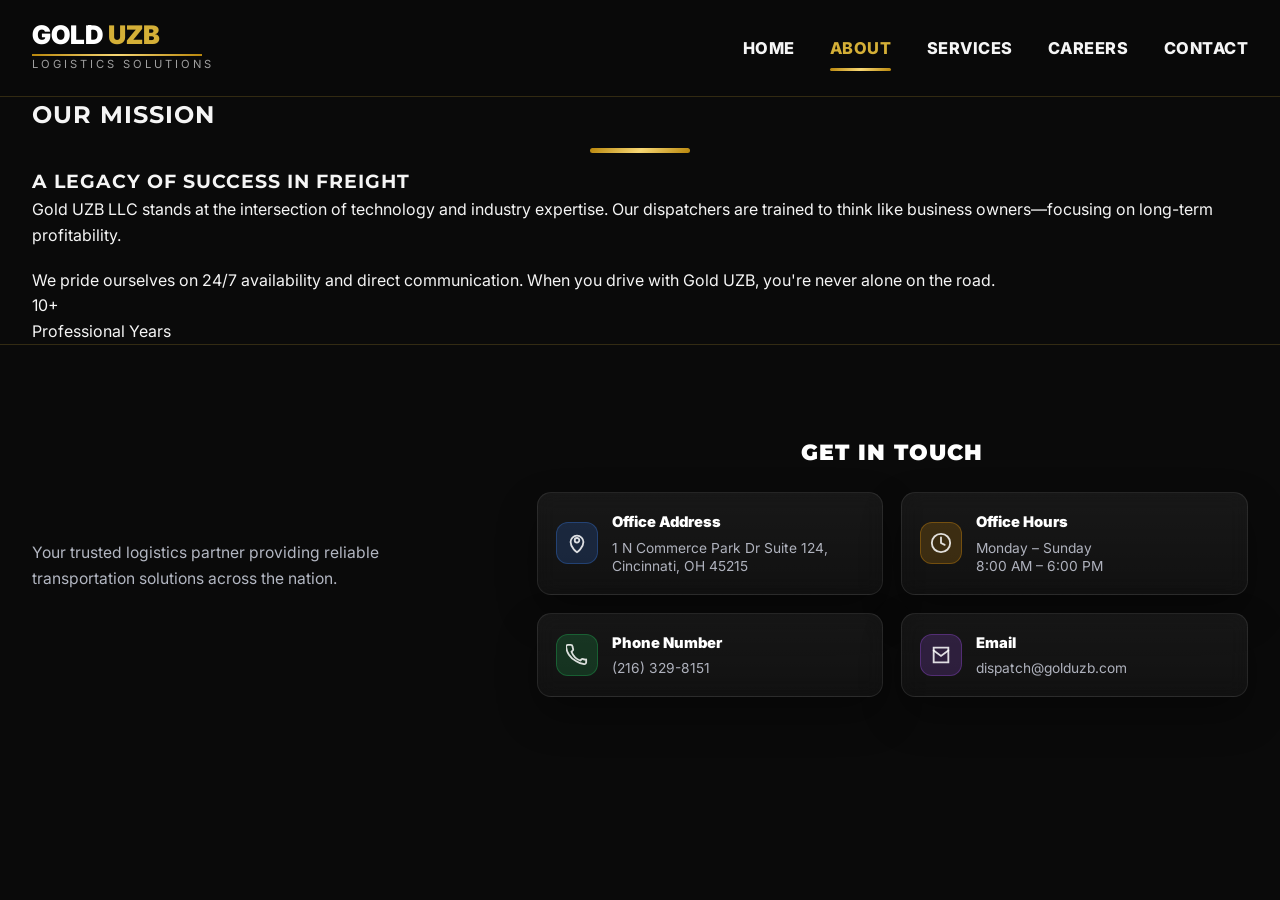
==== about.html @ 1fb5a1e9 "first" ====
<!DOCTYPE html>
<html lang="en">
<head>
  <meta charset="UTF-8"/>
  <meta name="viewport" content="width=device-width, initial-scale=1.0"/>
  <title>About | Gold UZB LLC</title>

  <link rel="preconnect" href="https://fonts.googleapis.com"/>
  <link rel="preconnect" href="https://fonts.gstatic.com" crossorigin/>
  <link href="https://fonts.googleapis.com/css2?family=Inter:wght@400;600;700&family=Montserrat:wght@700;800&display=swap" rel="stylesheet"/>
  <link rel="stylesheet" href="static/css/style.css"/>
</head>
<body>

<header>
  <div class="container">
    <nav>
      <a class="logo" href="index.html">
        <img src="static/image/logo.svg" alt="Gold UZB LLC Logo"
             onerror="this.style.display='none';document.getElementById('logoFallback').style.display='block';"/>
        <div class="logo-fallback" id="logoFallback">
          <div class="top">GOLD <span style="color:var(--gold)">UZB</span></div>
          <div class="line"></div>
          <div class="sub">Logistics Solutions</div>
        </div>
      </a>

      <div class="nav-links" id="navLinks">
        <a href="index.html" class="nav-item">Home</a>
        <a href="about.html" class="nav-item active">About</a>
        <a href="services.html" class="nav-item">Services</a>
        <a href="careers.html" class="nav-item">Careers</a>
        <a href="contact.html" class="nav-item">Contact</a>
      </div>

      <button class="menu-btn" id="menuBtn" aria-label="Open menu" aria-expanded="false">☰</button>
    </nav>
  </div>
</header>

<main class="section-pad">
  <div class="container">
    <div class="title">
      <h2>Our Mission</h2>
      <div class="divider"></div>
    </div>

    <div class="about">
      <div class="about-box">
        <h3>A Legacy of Success in Freight</h3>
        <p style="margin-bottom:1.2rem">
          Gold UZB LLC stands at the intersection of technology and industry expertise.
          Our dispatchers are trained to think like business owners—focusing on long-term profitability.
        </p>
        <p>
          We pride ourselves on 24/7 availability and direct communication. When you drive with Gold UZB,
          you're never alone on the road.
        </p>
      </div>

      <div class="stat">
        <div class="ring"><span>10+</span></div>
        <p>Professional Years</p>
      </div>
    </div>
  </div>
</main>

<!-- footer shu yerda ham xuddi index.html dagidek -->
<footer class="footer-noor">
  <div class="container f-wrap">
    <div class="f-left">
      <img src="static/image/logo.svg" alt="Gold UZB Logo" class="f-logo" onerror="this.style.display='none';"/>
      <p>Your trusted logistics partner providing reliable transportation solutions across the nation.</p>
    </div>

    <div class="f-right">
      <div class="f-title">Get In Touch</div>

      <div class="f-cards">
        <!-- footer cards (xuddi index.html dagi) -->
        <div class="fcard">
          <div class="ficon b">
            <svg viewBox="0 0 24 24" fill="none" aria-hidden="true">
              <path d="M12 22s7-4.5 7-11a7 7 0 1 0-14 0c0 6.5 7 11 7 11Z" stroke="currentColor" stroke-width="2"/>
              <path d="M12 11.5a2.5 2.5 0 1 0 0-5 2.5 2.5 0 0 0 0 5Z" stroke="currentColor" stroke-width="2"/>
            </svg>
          </div>
          <div>
            <div class="ftitle">Office Address</div>
            <div class="fsub">1 N Commerce Park Dr Suite 124,<br/>Cincinnati, OH 45215</div>
          </div>
        </div>

        <div class="fcard">
          <div class="ficon o">
            <svg viewBox="0 0 24 24" fill="none" aria-hidden="true">
              <path d="M12 22a10 10 0 1 0-10-10 10 10 0 0 0 10 10Z" stroke="currentColor" stroke-width="2"/>
              <path d="M12 6v6l4 2" stroke="currentColor" stroke-width="2" stroke-linecap="round"/>
            </svg>
          </div>
          <div>
            <div class="ftitle">Office Hours</div>
            <div class="fsub">Monday – Sunday<br/>8:00 AM – 6:00 PM</div>
          </div>
        </div>

        <div class="fcard">
          <div class="ficon g">
            <svg viewBox="0 0 24 24" fill="none" aria-hidden="true">
              <path d="M22 16.9v3a2 2 0 0 1-2.2 2 19.8 19.8 0 0 1-8.6-3.1A19.5 19.5 0 0 1 3.2 11.8 19.8 19.8 0 0 1 .1 3.2 2 2 0 0 1 2.1 1h3a2 2 0 0 1 2 1.7c.1.9.3 1.7.6 2.5a2 2 0 0 1-.5 2.1L6 8.4a16 16 0 0 0 9.6 9.6l1.1-1.1a2 2 0 0 1 2.1-.5c.8.3 1.6.5 2.5.6A2 2 0 0 1 22 16.9Z"
                    stroke="currentColor" stroke-width="2" stroke-linejoin="round"/>
            </svg>
          </div>
          <div>
            <div class="ftitle">Phone Number</div>
            <div class="fsub">(216) 329-8151</div>
          </div>
        </div>

        <div class="fcard">
          <div class="ficon p">
            <svg viewBox="0 0 24 24" fill="none" aria-hidden="true">
              <path d="M4 4h16v16H4V4Z" stroke="currentColor" stroke-width="2"/>
              <path d="m4 7 8 6 8-6" stroke="currentColor" stroke-width="2" stroke-linecap="round"/>
            </svg>
          </div>
          <div>
            <div class="ftitle">Email</div>
            <div class="fsub">dispatch@golduzb.com</div>
          </div>
        </div>
      </div>
    </div>
  </div>
</footer>

<script src="static/js/main.js"></script>
</body>
</html>
---- static/css/style.css ----
:root {
    --gold: #D4AF37;
    --gold-grad: linear-gradient(135deg, #b8860b 0%, #f7d774 50%, #b8860b 100%);
    --bg: #0A0A0A;
    --card: #161616;
    --text: #F5F5F5;
    --muted: #A0A0A0;
    --glow: rgba(212, 175, 55, .15);
    --t: .3s cubic-bezier(.4, 0, .2, 1);
    --r: 12px;
    --navH: 96px;
    --navH-m: 88px;
}

* {
    margin: 0;
    padding: 0;
    box-sizing: border-box
}

body {
    font-family: Inter, system-ui, -apple-system, Segoe UI, Roboto, Arial, sans-serif;
    background: var(--bg);
    color: var(--text);
    line-height: 1.6;
    overflow-x: hidden;
}

/* header fixed bo‘lgani uchun */
main {
    padding-top: var(--navH)
}

h1, h2, h3, .brand {
    font-family: Montserrat, Inter, sans-serif;
    text-transform: uppercase;
    letter-spacing: 1px;
}

.container {
    max-width: 1400px;
    margin: 0 auto;
    padding: 0 2rem
}

/* Buttons */
.btn {
    display: inline-flex;
    align-items: center;
    justify-content: center;
    padding: .85rem 2rem;
    border-radius: 8px;
    font-weight: 800;
    text-decoration: none;
    cursor: pointer;
    transition: all var(--t);
    border: 0;
    font-size: .95rem;
    text-transform: uppercase;
}

.btn-gold {
    background: var(--gold-grad);
    color: #000
}

.btn-outline {
    background: transparent;
    border: 2px solid var(--gold);
    color: var(--gold)
}

.btn:hover {
    transform: translateY(-2px)
}

.btn-gold:hover {
    box-shadow: 0 10px 25px rgba(184, 134, 11, .35)
}

.btn-outline:hover {
    box-shadow: 0 10px 25px rgba(212, 175, 55, .15)
}

/* Header */
header {
    position: fixed;
    top: 0;
    left: 0;
    width: 100%;
    z-index: 1000;
    background: rgba(10, 10, 10, .92);
    backdrop-filter: blur(18px);
    border-bottom: 1px solid rgba(212, 175, 55, .2);
}

nav {
    height: var(--navH);
    display: flex;
    align-items: center;
    justify-content: space-between;
}

.logo {
    display: flex;
    align-items: center;
    gap: 14px;
    text-decoration: none
}

.logo img {
    height: 200px;
    width: auto;
    object-fit: contain;
    display: block;
    transition: all var(--t);
}

.logo img:hover {
    filter: drop-shadow(0 0 12px rgba(212, 175, 55, .35))
}

.logo-fallback {
    display: none;
    text-align: left
}

#logoFallback {
    display: none;
}

/* safety */
.logo-fallback .top {
    font-size: 1.6rem;
    color: #fff;
    font-weight: 900;
    line-height: 1
}

.logo-fallback .line {
    height: 2px;
    background: var(--gold-grad);
    width: 170px;
    margin-top: 6px
}

.logo-fallback .sub {
    font-size: .7rem;
    color: var(--muted);
    letter-spacing: 3px;
    text-transform: uppercase
}

.nav-links {
    display: flex;
    gap: 2.2rem;
    align-items: center
}

.nav-links a {
    color: var(--text);
    text-decoration: none;
    font-size: 1.02rem;
    font-weight: 800;
    text-transform: uppercase;
    transition: all var(--t);
    position: relative;
    letter-spacing: .5px;
}

.nav-links a:hover, .nav-links a.active {
    color: var(--gold)
}

.nav-links a.active::after {
    content: "";
    position: absolute;
    bottom: -10px;
    left: 0;
    width: 100%;
    height: 3px;
    background: var(--gold-grad);
    border-radius: 2px;
}

.menu-btn {
    display: none;
    background: none;
    border: 0;
    color: var(--gold);
    font-size: 2rem;
    cursor: pointer
}

/* Divider */
.divider {
    height: 5px;
    width: 100px;
    background: var(--gold-grad);
    margin: 14px auto;
    border-radius: 5px;
}

.divider-left {
    margin: 14px 0 18px
}

/* HERO */
.hero-section {
    min-height: calc(100vh - var(--navH));
    display: flex;
    align-items: center;
    background: linear-gradient(rgba(0, 0, 0, .45), rgba(0, 0, 0, .35)),
    url("../image/main.PNG");
    background-size: cover;
    background-position: center;
    background-repeat: no-repeat;
}

.hero h1 {
    font-size: 4.3rem;
    line-height: 1.06;
    margin-bottom: 1.6rem;
    background: var(--gold-grad);
    -webkit-background-clip: text;
    -webkit-text-fill-color: transparent;
}

.hero-sub {
    color: var(--gold);
    font-size: 2rem;
    margin-bottom: 1.2rem;
    font-weight: 800
}

.hero p {
    font-size: 1.25rem;
    color: var(--muted);
    margin-bottom: 2.4rem;
    max-width: 820px
}

.hero-actions {
    display: flex;
    gap: 1.4rem;
    flex-wrap: wrap
}

/* ABOUT SPLIT (image left 50%, content right 50%) */
.about-split {
    background: radial-gradient(900px 500px at 80% 10%, rgba(212, 175, 55, .10), transparent 55%),
    #0f0f0f;
    border-top: 1px solid rgba(255, 255, 255, .06);
    border-bottom: 1px solid rgba(212, 175, 55, .12);
}

.about-split-wrap {
    max-width: 1400px;
    margin: 0 auto;
    min-height: 620px;
    display: grid;
    grid-template-columns:1fr 1fr;
}

.about-split-image {
    background: linear-gradient(90deg, rgba(0, 0, 0, .15), rgba(0, 0, 0, .55)),
    url("../image/about.PNG");
    background-size: cover;
    background-position: center;
    background-repeat: no-repeat;
}

.about-split-content {
    padding: 90px 70px;
    display: flex;
    flex-direction: column;
    justify-content: center;
}

.about-split-content h2 {
    font-size: 2.6rem;
    color: #fff;
    margin-bottom: 8px;
}

.about-split-text {
    max-width: 520px;
    color: rgba(245, 245, 245, .72);
    font-size: 1.05rem;
    line-height: 1.75;
    margin-bottom: 26px;
}

.about-split-grid {
    display: grid;
    grid-template-columns:repeat(3, minmax(0, 1fr));
    gap: 18px;
}

.about-split-card {
    background: linear-gradient(180deg, rgba(255, 255, 255, .06), rgba(255, 255, 255, .03));
    border: 1px solid rgba(255, 255, 255, .10);
    border-radius: 16px;
    padding: 22px 20px;
    box-shadow: 0 18px 40px rgba(0, 0, 0, .35);
    transition: all var(--t);
}

.about-split-card:hover {
    transform: translateY(-6px);
    border-color: rgba(212, 175, 55, .55);
    box-shadow: 0 26px 55px rgba(0, 0, 0, .55);
}

.about-split-card h3 {
    color: var(--gold);
    font-size: 1rem;
    margin-bottom: 8px;
    letter-spacing: .4px;
}

.about-split-card p {
    color: rgba(245, 245, 245, .72);
    line-height: 1.6;
    font-size: .95rem;
}

/* SERVICES PREVIEW */
.preview {
    background: #f5f6f8;
    color: #111;
    padding: 95px 0
}

.preview .head {
    text-align: center;
    margin-bottom: 55px
}

.preview .head h2 {
    font-family: Montserrat, sans-serif;
    text-transform: none;
    letter-spacing: 0;
    font-size: 2.6rem;
    color: #111;
    margin-bottom: 12px;
}

.preview .head p {
    font-size: 1.1rem;
    color: #666;
    max-width: 680px;
    margin: 0 auto
}

.preview .grid {
    display: grid;
    grid-template-columns:repeat(auto-fit, minmax(320px, 1fr));
    gap: 40px
}

.p-card {
    background: #fff;
    padding: 40px;
    border-radius: 14px;
    box-shadow: 0 10px 30px rgba(0, 0, 0, .06)
}

.p-ico {
    width: 55px;
    height: 55px;
    border-radius: 12px;
    background: linear-gradient(135deg, #b8860b, #f7d774);
    margin-bottom: 22px;
    display: flex;
    align-items: center;
    justify-content: center;
}

.p-ico svg {
    width: 26px;
    height: 26px;
    color: #111
}

.p-card h3 {
    font-family: Montserrat, sans-serif;
    text-transform: none;
    letter-spacing: 0;
    font-size: 1.35rem;
    color: #111;
    margin-bottom: 12px;
}

.p-card p {
    color: #555;
    line-height: 1.7
}

.preview .cta {
    text-align: center;
    margin-top: 50px
}

.preview .cta a {
    display: inline-block;
    padding: 14px 34px;
    border-radius: 10px;
    border: 2px solid #111;
    color: #111;
    font-weight: 900;
    text-decoration: none;
    transition: .25s;
}

.preview .cta a:hover {
    transform: translateY(-2px);
    box-shadow: 0 12px 25px rgba(0, 0, 0, .08)
}

/* WHY CHOOSE */
.why {
    background: linear-gradient(180deg, rgba(255, 255, 255, .03), rgba(255, 255, 255, 0)),
    radial-gradient(900px 500px at 20% 10%, rgba(212, 175, 55, .12), transparent 55%),
    #0f0f0f;
    border-top: 1px solid rgba(255, 255, 255, .06);
    border-bottom: 1px solid rgba(212, 175, 55, .18);
    padding: 110px 0;
}

.why::after {
    content: "";
    display: block;
    height: 4px;
    width: 180px;
    margin: 60px auto 0;
    border-radius: 999px;
    background: var(--gold-grad);
    opacity: .9;
}

.why-head {
    text-align: center;
    margin-bottom: 56px
}

.why-head h2 {
    font-size: 2.8rem;
    color: #fff;
    margin-bottom: 10px
}

.why-head p {
    color: rgba(245, 245, 245, .70);
    font-size: 1.05rem;
    max-width: 720px;
    margin: 0 auto
}

.why-grid {
    display: grid;
    grid-template-columns:repeat(3, minmax(0, 1fr));
    gap: 22px
}

.why-card {
    background: linear-gradient(180deg, rgba(255, 255, 255, .06), rgba(255, 255, 255, .03));
    border: 1px solid rgba(255, 255, 255, .10);
    border-radius: 16px;
    padding: 30px 28px;
    box-shadow: 0 18px 40px rgba(0, 0, 0, .38);
    transition: all var(--t);
    position: relative;
    overflow: hidden;
}

.why-card::before {
    content: "";
    position: absolute;
    inset: -2px;
    background: radial-gradient(420px 240px at 30% 0%, rgba(212, 175, 55, .22), transparent 60%);
    opacity: .55;
    pointer-events: none;
}

.why-card:hover {
    transform: translateY(-8px);
    border-color: rgba(212, 175, 55, .55);
    box-shadow: 0 26px 55px rgba(0, 0, 0, .55);
}

.why-ico {
    width: 54px;
    height: 54px;
    border-radius: 14px;
    background: rgba(212, 175, 55, .12);
    border: 1px solid rgba(212, 175, 55, .28);
    display: grid;
    place-items: center;
    margin-bottom: 18px;
    position: relative;
    z-index: 1;
}

.why-ico svg {
    width: 26px;
    height: 26px;
    color: rgba(255, 255, 255, .90)
}

.why-card h3 {
    color: #fff;
    font-size: 1.15rem;
    margin-bottom: 8px;
    letter-spacing: .3px;
    text-transform: uppercase;
    position: relative;
    z-index: 1;
}

.why-card p {
    color: rgba(245, 245, 245, .70);
    line-height: 1.7;
    font-size: .98rem;
    position: relative;
    z-index: 1;
}

.why-card.is-featured {
    border-color: rgba(212, 175, 55, .75);
    box-shadow: 0 22px 55px rgba(212, 175, 55, .10), 0 18px 40px rgba(0, 0, 0, .45);
}

.why-card.is-featured::after {
    content: "";
    position: absolute;
    inset: 0;
    border-radius: 16px;
    border: 2px solid rgba(212, 175, 55, .60);
    pointer-events: none;
}

/* Form */
.form {
    background: var(--card);
    padding: 4.2rem;
    border-radius: var(--r);
    max-width: 1000px;
    margin: 0 auto;
    border: 1px solid rgba(212, 175, 55, .15);
}

.two {
    display: grid;
    grid-template-columns:1fr 1fr;
    gap: 1.4rem
}

input, select, textarea {
    width: 100%;
    padding: 1.2rem;
    margin-bottom: 1.4rem;
    background: #0f0f0f;
    border: 1px solid rgba(255, 255, 255, .08);
    color: #fff;
    border-radius: 10px;
    font-size: 1.02rem;
    transition: border-color .25s;
}

input:focus, select:focus, textarea:focus {
    border-color: var(--gold);
    outline: none
}

/* Footer */
footer.footer-noor {
    background: #0a0a0a;
    border-top: 1px solid rgba(212, 175, 55, .2);
    padding: 90px 0 calc(130px + env(safe-area-inset-bottom));
}

.f-wrap {
    display: grid;
    grid-template-columns:1fr 1.6fr;
    gap: 60px;
    align-items: center;
}

.f-left {
    max-width: 360px
}

.f-logo {
    height: 200px;
    width: auto;
    object-fit: contain;
    margin-bottom: 6px
}

.f-left p {
    margin-top: 0;
    color: rgba(235, 240, 255, .75);
    font-size: .98rem;
    line-height: 1.65
}

.f-title {
    text-align: center;
    font-family: Montserrat, sans-serif;
    font-weight: 900;
    letter-spacing: 1px;
    text-transform: uppercase;
    color: #fff;
    margin-bottom: 22px;
    font-size: 1.35rem;
}

.f-cards {
    display: grid;
    grid-template-columns:1fr 1fr;
    gap: 18px
}

.fcard {
    display: flex;
    gap: 14px;
    align-items: center;
    padding: 18px;
    border-radius: 14px;
    background: linear-gradient(180deg, rgba(255, 255, 255, .06), rgba(255, 255, 255, .03));
    border: 1px solid rgba(255, 255, 255, .09);
    box-shadow: 0 18px 40px rgba(0, 0, 0, .32);
    backdrop-filter: blur(10px);
}

.ficon {
    width: 42px;
    height: 42px;
    border-radius: 12px;
    display: grid;
    place-items: center;
    flex: 0 0 42px;
}

.ficon svg {
    width: 22px;
    height: 22px;
    color: rgba(255, 255, 255, .85)
}

.b {
    background: rgba(59, 130, 246, .18);
    border: 1px solid rgba(59, 130, 246, .30)
}

.o {
    background: rgba(245, 158, 11, .18);
    border: 1px solid rgba(245, 158, 11, .30)
}

.g {
    background: rgba(34, 197, 94, .18);
    border: 1px solid rgba(34, 197, 94, .30)
}

.p {
    background: rgba(168, 85, 247, .18);
    border: 1px solid rgba(168, 85, 247, .30)
}

.ftitle {
    color: #fff;
    font-weight: 900;
    font-size: .92rem;
    margin-bottom: 4px
}

.fsub {
    color: rgba(235, 240, 255, .72);
    font-size: .86rem;
    line-height: 1.35
}

/* Responsive */
@media (max-width: 1100px) {
    .about-split-content {
        padding: 70px 46px
    }

    .about-split-grid {
        grid-template-columns:1fr
    }
}

@media (max-width: 992px) {
    .hero h1 {
        font-size: 3.4rem
    }

    .hero-sub {
        font-size: 1.65rem
    }

    .why-head h2 {
        font-size: 2.3rem
    }

    .why-grid {
        grid-template-columns:repeat(2, minmax(0, 1fr))
    }
}

@media (max-width: 900px) {
    .about-split-wrap {
        grid-template-columns:1fr;
        min-height: auto
    }

    .about-split-image {
        min-height: clamp(190px, 38vw, 240px)
    }

    .about-split-content {
        padding: 60px 28px;
        text-align: center;
        align-items: center;
    }

    .divider-left {
        margin: 14px auto 18px
    }
}

@media (max-width: 768px) {
    nav {
        height: var(--navH-m)
    }

    main {
        padding-top: var(--navH-m)
    }

    .hero-section {
        min-height: calc(100vh - var(--navH-m))
    }

    .logo img {
        height: 150px
    }

    .nav-links {
        display: none;
        position: absolute;
        top: var(--navH-m);
        left: 0;
        width: 100%;
        background: rgba(10, 10, 10, .98);
        flex-direction: column;
        padding: 3rem 2rem;
        text-align: center;
        border-bottom: 2px solid var(--gold);
    }

    .nav-links.active {
        display: flex
    }

    .menu-btn {
        display: block
    }

    .two {
        grid-template-columns:1fr
    }

    footer.footer-noor {
        padding: 60px 0 calc(80px + env(safe-area-inset-bottom))
    }

    .f-wrap {
        display: flex;
        flex-direction: column;
        gap: 28px
    }

    .f-right {
        order: 1;
        width: 100%;
        min-width: 0
    }

    .f-title {
        text-align: center
    }

    .f-cards {
        grid-template-columns:1fr;
        gap: 14px
    }

    .fcard {
        width: 100%
    }

    .f-left {
        order: 2;
        max-width: 100%;
        display: flex;
        flex-direction: column;
        align-items: center;
        text-align: center;
        gap: 10px;
    }

    .f-left p {
        margin: 0;
        font-size: .95rem;
        line-height: 1.6
    }

    .f-logo {
        height: 200px;
        margin: 0
    }
}

@media (max-width: 640px) {
    .why {
        padding: 80px 0
    }

    .why-grid {
        grid-template-columns:repeat(2, minmax(0, 1fr));
        gap: 14px
    }

    .why-card {
        padding: 18px 16px;
        border-radius: 14px
    }

    .why-ico {
        width: 46px;
        height: 46px;
        border-radius: 12px;
        margin-bottom: 12px
    }

    .why-card h3 {
        font-size: .95rem
    }

    .why-card p {
        font-size: .88rem
    }
}

@media (max-width: 380px) {
    .why-grid {
        grid-template-columns:1fr
    }
}
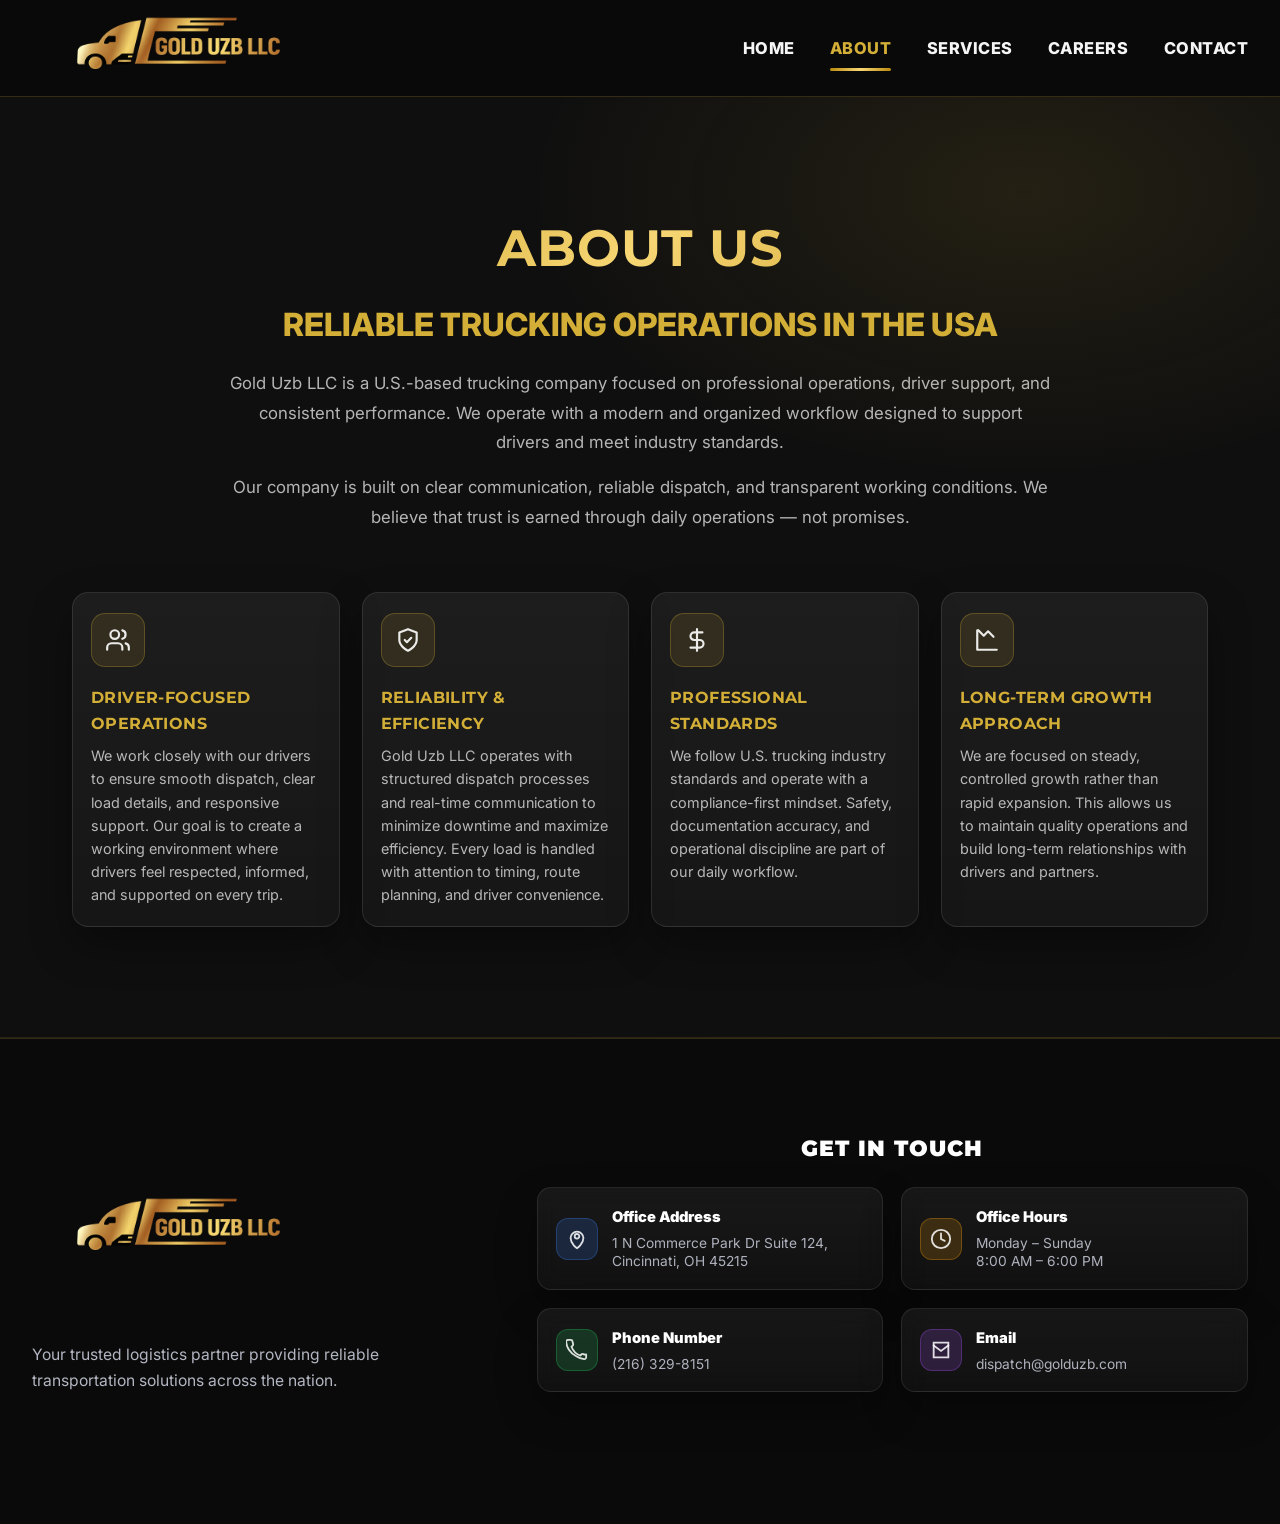
==== commit 5a343444: "first" ====
--- a/about.html
+++ b/about.html
@@ -3,12 +3,14 @@
 <head>
   <meta charset="UTF-8"/>
   <meta name="viewport" content="width=device-width, initial-scale=1.0"/>
-  <title>About | Gold UZB LLC</title>
+  <title>About Us | Gold UZB LLC</title>
 
   <link rel="preconnect" href="https://fonts.googleapis.com"/>
   <link rel="preconnect" href="https://fonts.gstatic.com" crossorigin/>
   <link href="https://fonts.googleapis.com/css2?family=Inter:wght@400;600;700&family=Montserrat:wght@700;800&display=swap" rel="stylesheet"/>
+
   <link rel="stylesheet" href="static/css/style.css"/>
+  <script src="static/js/main.js" defer></script>
 </head>
 <body>
 
@@ -16,7 +18,7 @@
   <div class="container">
     <nav>
       <a class="logo" href="index.html">
-        <img src="static/image/logo.svg" alt="Gold UZB LLC Logo"
+        <img src="static/image/logo.png" alt="Gold UZB LLC Logo"
              onerror="this.style.display='none';document.getElementById('logoFallback').style.display='block';"/>
         <div class="logo-fallback" id="logoFallback">
           <div class="top">GOLD <span style="color:var(--gold)">UZB</span></div>
@@ -38,39 +40,99 @@
   </div>
 </header>
 
-<main class="section-pad">
-  <div class="container">
-    <div class="title">
-      <h2>Our Mission</h2>
-      <div class="divider"></div>
+<main>
+  <section class="about-simple">
+    <div class="container about-simple-wrap">
+      <div class="about-simple-head">
+        <h1>ABOUT US</h1>
+        <div class="hero-sub">RELIABLE TRUCKING OPERATIONS IN THE USA</div>
+
+        <!-- Desktop (full text) -->
+        <div class="about-text about-text--desktop">
+          <p>
+            Gold Uzb LLC is a U.S.-based trucking company focused on professional operations, driver support, and consistent performance.
+            We operate with a modern and organized workflow designed to support drivers and meet industry standards.
+          </p>
+          <p>
+            Our company is built on clear communication, reliable dispatch, and transparent working conditions.
+            We believe that trust is earned through daily operations — not promises.
+          </p>
+        </div>
+
+        <!-- Mobile (short text) -->
+        <div class="about-text about-text--mobile">
+          <p>
+            Gold UZB LLC provides professional trucking operations with clear dispatch, reliable support, and consistent results nationwide.
+          </p>
+        </div>
+      </div>
+
+      <div class="about-simple-cards">
+
+        <div class="about-simple-card">
+          <div class="why-ico">
+            <svg viewBox="0 0 24 24" fill="none" aria-hidden="true">
+              <path d="M16 21v-2a4 4 0 0 0-4-4H6a4 4 0 0 0-4 4v2" stroke="currentColor" stroke-width="2" stroke-linecap="round" stroke-linejoin="round"/>
+              <circle cx="9" cy="7" r="4" stroke="currentColor" stroke-width="2" stroke-linecap="round" stroke-linejoin="round"/>
+              <path d="M22 21v-2a4 4 0 0 0-3-3.87M16 3.13a4 4 0 0 1 0 7.75" stroke="currentColor" stroke-width="2" stroke-linecap="round" stroke-linejoin="round"/>
+            </svg>
+          </div>
+          <h3>Driver-Focused Operations</h3>
+          <p>
+            We work closely with our drivers to ensure smooth dispatch, clear load details, and responsive support.
+            Our goal is to create a working environment where drivers feel respected, informed, and supported on every trip.
+          </p>
+        </div>
+
+        <div class="about-simple-card">
+          <div class="why-ico">
+            <svg viewBox="0 0 24 24" fill="none" aria-hidden="true">
+              <path d="M12 22s8-4 8-10V5l-8-3-8 3v7c0 6 8 10 8 10z" stroke="currentColor" stroke-width="2" stroke-linecap="round" stroke-linejoin="round"/>
+              <path d="m9 12 2 2 4-4" stroke="currentColor" stroke-width="2" stroke-linecap="round" stroke-linejoin="round"/>
+            </svg>
+          </div>
+          <h3>Reliability &amp; Efficiency</h3>
+          <p>
+            Gold Uzb LLC operates with structured dispatch processes and real-time communication to minimize downtime and maximize efficiency.
+            Every load is handled with attention to timing, route planning, and driver convenience.
+          </p>
+        </div>
+
+        <div class="about-simple-card">
+          <div class="why-ico">
+            <svg viewBox="0 0 24 24" fill="none" aria-hidden="true">
+              <path d="M12 2v20M17 5H9.5a3.5 3.5 0 0 0 0 7h5a3.5 3.5 0 0 1 0 7H6" stroke="currentColor" stroke-width="2" stroke-linecap="round" stroke-linejoin="round"/>
+            </svg>
+          </div>
+          <h3>Professional Standards</h3>
+          <p>
+            We follow U.S. trucking industry standards and operate with a compliance-first mindset.
+            Safety, documentation accuracy, and operational discipline are part of our daily workflow.
+          </p>
+        </div>
+
+        <div class="about-simple-card">
+          <div class="why-ico">
+            <svg viewBox="0 0 24 24" fill="none" aria-hidden="true">
+              <path d="M3 3v18h18M18 9l-5-5-4 4-5-5" stroke="currentColor" stroke-width="2" stroke-linecap="round" stroke-linejoin="round"/>
+            </svg>
+          </div>
+          <h3>Long-Term Growth Approach</h3>
+          <p>
+            We are focused on steady, controlled growth rather than rapid expansion.
+            This allows us to maintain quality operations and build long-term relationships with drivers and partners.
+          </p>
+        </div>
+
+      </div>
     </div>
-
-    <div class="about">
-      <div class="about-box">
-        <h3>A Legacy of Success in Freight</h3>
-        <p style="margin-bottom:1.2rem">
-          Gold UZB LLC stands at the intersection of technology and industry expertise.
-          Our dispatchers are trained to think like business owners—focusing on long-term profitability.
-        </p>
-        <p>
-          We pride ourselves on 24/7 availability and direct communication. When you drive with Gold UZB,
-          you're never alone on the road.
-        </p>
-      </div>
-
-      <div class="stat">
-        <div class="ring"><span>10+</span></div>
-        <p>Professional Years</p>
-      </div>
-    </div>
-  </div>
+  </section>
 </main>
 
-<!-- footer shu yerda ham xuddi index.html dagidek -->
 <footer class="footer-noor">
   <div class="container f-wrap">
     <div class="f-left">
-      <img src="static/image/logo.svg" alt="Gold UZB Logo" class="f-logo" onerror="this.style.display='none';"/>
+      <img src="static/image/logo.png" alt="Gold UZB Logo" class="f-logo" onerror="this.style.display='none';"/>
       <p>Your trusted logistics partner providing reliable transportation solutions across the nation.</p>
     </div>
 
@@ -78,7 +140,6 @@
       <div class="f-title">Get In Touch</div>
 
       <div class="f-cards">
-        <!-- footer cards (xuddi index.html dagi) -->
         <div class="fcard">
           <div class="ficon b">
             <svg viewBox="0 0 24 24" fill="none" aria-hidden="true">
@@ -135,6 +196,5 @@
   </div>
 </footer>
 
-<script src="static/js/main.js"></script>
 </body>
 </html>
--- a/static/css/style.css
+++ b/static/css/style.css
@@ -129,7 +129,6 @@
     display: none;
 }
 
-/* safety */
 .logo-fallback .top {
     font-size: 1.6rem;
     color: #fff;
@@ -210,7 +209,7 @@
     min-height: calc(100vh - var(--navH));
     display: flex;
     align-items: center;
-    background: linear-gradient(rgba(0, 0, 0, .45), rgba(0, 0, 0, .35)),
+    background: linear-gradient(rgba(0, 0, 0, .25), rgba(0, 0, 0, .20)),
     url("../image/main.PNG");
     background-size: cover;
     background-position: center;
@@ -246,7 +245,7 @@
     flex-wrap: wrap
 }
 
-/* ABOUT SPLIT (image left 50%, content right 50%) */
+/* ABOUT SPLIT */
 .about-split {
     background: radial-gradient(900px 500px at 80% 10%, rgba(212, 175, 55, .10), transparent 55%),
     #0f0f0f;
@@ -259,11 +258,12 @@
     margin: 0 auto;
     min-height: 620px;
     display: grid;
-    grid-template-columns:1fr 1fr;
-}
-
+    grid-template-columns: 1fr 1fr;
+}
+
+/* Desktop: faqat background, mobil sozlamalar media ichida bo‘ladi */
 .about-split-image {
-    background: linear-gradient(90deg, rgba(0, 0, 0, .15), rgba(0, 0, 0, .55)),
+    background-image: linear-gradient(90deg, rgba(0, 0, 0, .15), rgba(0, 0, 0, .55)),
     url("../image/about.PNG");
     background-size: cover;
     background-position: center;
@@ -280,7 +280,7 @@
 .about-split-content h2 {
     font-size: 2.6rem;
     color: #fff;
-    margin-bottom: 8px;
+    margin-bottom: 8px
 }
 
 .about-split-text {
@@ -293,7 +293,7 @@
 
 .about-split-grid {
     display: grid;
-    grid-template-columns:repeat(3, minmax(0, 1fr));
+    grid-template-columns: repeat(3, minmax(0, 1fr));
     gap: 18px;
 }
 
@@ -316,13 +316,13 @@
     color: var(--gold);
     font-size: 1rem;
     margin-bottom: 8px;
-    letter-spacing: .4px;
+    letter-spacing: .4px
 }
 
 .about-split-card p {
     color: rgba(245, 245, 245, .72);
     line-height: 1.6;
-    font-size: .95rem;
+    font-size: .95rem
 }
 
 /* SERVICES PREVIEW */
@@ -355,8 +355,8 @@
 
 .preview .grid {
     display: grid;
-    grid-template-columns:repeat(auto-fit, minmax(320px, 1fr));
-    gap: 40px
+    grid-template-columns: repeat(auto-fit, minmax(320px, 1fr));
+    gap: 40px;
 }
 
 .p-card {
@@ -459,7 +459,7 @@
 
 .why-grid {
     display: grid;
-    grid-template-columns:repeat(3, minmax(0, 1fr));
+    grid-template-columns: repeat(3, minmax(0, 1fr));
     gap: 22px
 }
 
@@ -552,7 +552,7 @@
 
 .two {
     display: grid;
-    grid-template-columns:1fr 1fr;
+    grid-template-columns: 1fr 1fr;
     gap: 1.4rem
 }
 
@@ -582,7 +582,7 @@
 
 .f-wrap {
     display: grid;
-    grid-template-columns:1fr 1.6fr;
+    grid-template-columns: 1fr 1.6fr;
     gap: 60px;
     align-items: center;
 }
@@ -618,7 +618,7 @@
 
 .f-cards {
     display: grid;
-    grid-template-columns:1fr 1fr;
+    grid-template-columns: 1fr 1fr;
     gap: 18px
 }
 
@@ -689,7 +689,7 @@
     }
 
     .about-split-grid {
-        grid-template-columns:1fr
+        grid-template-columns: 1fr
     }
 }
 
@@ -707,18 +707,25 @@
     }
 
     .why-grid {
-        grid-template-columns:repeat(2, minmax(0, 1fr))
+        grid-template-columns: repeat(2, minmax(0, 1fr))
     }
 }
 
 @media (max-width: 900px) {
     .about-split-wrap {
-        grid-template-columns:1fr;
+        grid-template-columns: 1fr;
         min-height: auto
     }
 
+    /* ✅ MOBIL: rasm balandligi + pastki qismi + yorqinlik */
     .about-split-image {
-        min-height: clamp(190px, 38vw, 240px)
+        min-height: clamp(190px, 38vw, 240px);
+        background-image: linear-gradient(90deg, rgba(0, 0, 0, .02), rgba(0, 0, 0, .16)),
+        url("../image/about.PNG");
+        background-size: cover;
+        background-position: center 53%;
+        background-repeat: no-repeat;
+        filter: brightness(1.35) contrast(1.12) saturate(1.15);
     }
 
     .about-split-content {
@@ -742,7 +749,7 @@
     }
 
     .hero-section {
-        min-height: calc(100vh - var(--navH-m))
+        background-position: 70% center
     }
 
     .logo img {
@@ -771,7 +778,7 @@
     }
 
     .two {
-        grid-template-columns:1fr
+        grid-template-columns: 1fr
     }
 
     footer.footer-noor {
@@ -795,7 +802,7 @@
     }
 
     .f-cards {
-        grid-template-columns:1fr;
+        grid-template-columns: 1fr;
         gap: 14px
     }
 
@@ -831,7 +838,7 @@
     }
 
     .why-grid {
-        grid-template-columns:repeat(2, minmax(0, 1fr));
+        grid-template-columns: repeat(2, minmax(0, 1fr));
         gap: 14px
     }
 
@@ -858,6 +865,707 @@
 
 @media (max-width: 380px) {
     .why-grid {
-        grid-template-columns:1fr
-    }
+        grid-template-columns: 1fr
+    }
+}
+
+/* ===== About (simple) - FULL (Desktop 4 in a row) ===== */
+.about-simple {
+  background: radial-gradient(900px 520px at 80% 10%, rgba(212, 175, 55, .10), transparent 55%), #0f0f0f;
+  border-top: 1px solid rgba(255, 255, 255, .06);
+  border-bottom: 1px solid rgba(212, 175, 55, .12);
+  padding: 110px 0 110px;
+}
+
+.about-simple-wrap {
+  max-width: 1200px; /* laptopda 4ta sig‘ishi uchun biroz kengroq */
+  margin: 0 auto;
+}
+
+.about-simple-head {
+  text-align: center;
+  margin-bottom: 60px;
+}
+
+.about-simple-head h1 {
+  font-size: clamp(2.2rem, 4vw, 3.2rem);
+  background: var(--gold-grad);
+  -webkit-background-clip: text;
+  -webkit-text-fill-color: transparent;
+  margin-bottom: 10px;
+}
+
+.about-simple-head p {
+  color: rgba(245, 245, 245, .72);
+  font-size: 1.05rem;
+  line-height: 1.75;
+  max-width: 820px;
+  margin: 0 auto 16px;
+}
+
+/* Desktop text / Mobile text switch */
+.about-text--mobile { display: none; }
+
+/* === Cards grid ===
+   Laptop: 4 in a row
+   Medium: 3 in a row
+   Mobile: 1 in a column
+*/
+.about-simple-cards {
+  margin-top: 34px;
+  display: grid;
+  grid-template-columns: repeat(3, minmax(0, 1fr)); /* default (medium desktop) */
+  gap: 18px;
+}
+
+.about-simple-card {
+  background: linear-gradient(180deg, rgba(255, 255, 255, .06), rgba(255, 255, 255, .03));
+  border: 1px solid rgba(255, 255, 255, .10);
+  border-radius: 16px;
+  padding: 22px 20px;
+  box-shadow: 0 18px 40px rgba(0, 0, 0, .35);
+  transition: all var(--t);
+}
+
+.about-simple-card:hover {
+  transform: translateY(-6px);
+  border-color: rgba(212, 175, 55, .55);
+  box-shadow: 0 26px 55px rgba(0, 0, 0, .55);
+}
+
+.about-simple-card h3 {
+  color: var(--gold);
+  font-size: 1rem;
+  margin-bottom: 8px;
+  letter-spacing: .4px;
+}
+
+.about-simple-card p {
+  color: rgba(245, 245, 245, .72);
+  line-height: 1.6;
+  font-size: .95rem;
+}
+
+/* ✅ Laptop/Big desktop: 4 in one row */
+@media (min-width: 1200px) {
+  .about-simple-cards {
+    grid-template-columns: repeat(4, minmax(0, 1fr));
+    gap: 22px;
+  }
+
+  /* 4ta bo‘lganda tor bo‘lmasligi uchun font/paddingni ozgina ixcham qilamiz */
+  .about-simple-card { padding: 20px 18px; }
+  .about-simple-card p { font-size: .90rem; }
+}
+
+/* ✅ Tablet/Small desktop: 3 in one row (default stays) */
+@media (max-width: 1199px) and (min-width: 901px) {
+  .about-simple-cards {
+    grid-template-columns: repeat(3, minmax(0, 1fr));
+  }
+}
+
+/* ✅ Mobile: text short + cards 1 column */
+@media (max-width: 900px) {
+  .about-simple { padding: 90px 0; }
+  .about-simple-cards { grid-template-columns: 1fr; }
+}
+
+/* ✅ Extra small: About head nicer, text short */
+@media (max-width: 640px) {
+  .about-text--desktop { display: none; }
+  .about-text--mobile { display: block; }
+
+  .about-simple-head { margin-bottom: 40px; }
+
+  .about-simple-head .hero-sub{
+    font-size: 1.05rem;
+    line-height: 1.35;
+    margin-bottom: 14px;
+  }
+
+  .about-text--mobile p{
+    max-width: 560px;
+    margin: 0 auto;
+    color: rgba(245, 245, 245, .74);
+    font-size: .98rem;
+    line-height: 1.65;
+  }
+}
+
+/* =========================================================
+   SHARED PAGE HEADER (Services/Careers/Contact)
+   ========================================================= */
+.page-header {
+    text-align: center;
+    margin-bottom: 70px;
+}
+
+.page-header h1 {
+    font-size: clamp(2.5rem, 5vw, 3.8rem);
+    background: var(--gold-grad);
+    -webkit-background-clip: text;
+    -webkit-text-fill-color: transparent;
+    margin-bottom: 12px;
+}
+
+.page-header p {
+    color: rgba(245, 245, 245, .7);
+    font-size: 1.15rem;
+    max-width: 600px;
+    margin: 0 auto;
+}
+
+/* =========================================================
+   SERVICES PAGE
+   ========================================================= */
+.services-page {
+    padding: 80px 0 120px;
+    min-height: calc(100vh - var(--navH));
+    background: radial-gradient(1200px 800px at 50% 0%, rgba(212,175,55,.05), transparent 60%), #0A0A0A;
+}
+
+.service-row {
+    display: grid;
+    grid-template-columns: 1fr 1fr;
+    gap: 60px;
+    align-items: center;
+    margin-bottom: 90px;
+    background: linear-gradient(180deg, rgba(255,255,255,.03), transparent);
+    border: 1px solid rgba(255,255,255,.05);
+    border-radius: 24px;
+    padding: 40px;
+}
+
+.service-row:last-child {
+    margin-bottom: 0;
+}
+
+.s-head {
+    display: flex;
+    align-items: center;
+    gap: 16px;
+    margin-bottom: 16px;
+}
+
+.s-icon {
+    width: 56px;
+    height: 56px;
+    border-radius: 14px;
+    background: rgba(212, 175, 55, .12);
+    border: 1px solid rgba(212, 175, 55, .28);
+    display: grid;
+    place-items: center;
+    color: var(--gold);
+    flex-shrink: 0;
+}
+
+.s-icon svg {
+    width: 28px;
+    height: 28px;
+}
+
+.s-head h2 {
+    font-size: 2.2rem;
+    margin: 0;
+    color: #fff;
+    text-transform: capitalize;
+    letter-spacing: 0.5px;
+}
+
+.s-head h2 span {
+    color: var(--gold);
+}
+
+.s-desc {
+    color: rgba(245, 245, 245, .75);
+    font-size: 1.1rem;
+    line-height: 1.6;
+    margin-bottom: 28px;
+}
+
+.s-list {
+    list-style: none;
+    display: flex;
+    flex-direction: column;
+    gap: 10px;
+}
+
+.s-list li {
+    position: relative;
+    padding: 14px 18px;
+    background: linear-gradient(90deg, rgba(212, 175, 55, 0.08), rgba(255,255,255,0.01));
+    border-left: 3px solid var(--gold);
+    border-radius: 0 8px 8px 0;
+    display: flex;
+    align-items: center;
+    gap: 14px;
+    font-size: 0.98rem;
+    color: #eee;
+    transition: all 0.3s ease;
+}
+
+.s-list li:hover {
+    background: linear-gradient(90deg, rgba(212, 175, 55, 0.15), rgba(255,255,255,0.03));
+    transform: translateX(4px);
+}
+
+.s-list li svg {
+    width: 20px;
+    height: 20px;
+    color: var(--gold);
+    flex-shrink: 0;
+}
+
+.s-image {
+    width: 100%;
+    border-radius: 16px;
+    overflow: hidden;
+    box-shadow: 0 20px 50px rgba(0,0,0,0.5);
+    border: 1px solid rgba(255,255,255,0.08);
+    aspect-ratio: 4/3;
+}
+
+.s-image img {
+    width: 100%;
+    height: 100%;
+    object-fit: cover;
+    display: block;
+    transition: transform 0.6s cubic-bezier(0.4, 0, 0.2, 1);
+}
+
+.service-row:hover .s-image img {
+    transform: scale(1.05);
+}
+
+@media (max-width: 992px) {
+    .service-row {
+        grid-template-columns: 1fr;
+        gap: 40px;
+        padding: 30px;
+    }
+
+    .s-image {
+        aspect-ratio: 16/9;
+    }
+}
+
+@media (max-width: 768px) {
+    .s-head h2 { font-size: 1.8rem; }
+    .s-desc { font-size: 1rem; }
+    .service-row { padding: 20px; margin-bottom: 50px; border-radius: 16px; }
+}
+
+/* =========================================================
+   CAREERS PAGE
+   ========================================================= */
+.careers-page {
+    padding: 80px 0 120px;
+    min-height: calc(100vh - var(--navH));
+    background: radial-gradient(1000px 600px at 50% 10%, rgba(212,175,55,.05), transparent 60%), #0A0A0A;
+}
+
+.careers-banner {
+    max-width: 1100px;
+    margin: 0 auto 50px;
+    height: 380px;
+    border-radius: 20px;
+    overflow: hidden;
+    box-shadow: 0 20px 50px rgba(0,0,0,0.4);
+    border: 1px solid rgba(255,255,255,0.08);
+    position: relative;
+}
+
+.careers-banner img {
+    width: 100%;
+    height: 100%;
+    object-fit: cover;
+    transition: transform 0.6s ease;
+}
+
+.careers-banner:hover img {
+    transform: scale(1.03);
+}
+
+.careers-banner::after {
+    content: '';
+    position: absolute;
+    inset: 0;
+    background: linear-gradient(to top, rgba(10,10,10,0.95) 0%, transparent 60%);
+    pointer-events: none;
+}
+
+.job-grid {
+    display: grid;
+    grid-template-columns: repeat(2, 1fr);
+    gap: 30px;
+    max-width: 1100px;
+    margin: 0 auto;
+}
+
+.job-card {
+    background: linear-gradient(180deg, rgba(255,255,255,.05), rgba(255,255,255,.02));
+    border: 1px solid rgba(255,255,255,.08);
+    border-radius: 16px;
+    padding: 35px;
+    display: flex;
+    flex-direction: column;
+    transition: all var(--t);
+    box-shadow: 0 15px 35px rgba(0,0,0,.3);
+}
+
+.job-card:hover {
+    transform: translateY(-5px);
+    border-color: rgba(212, 175, 55, .4);
+    box-shadow: 0 20px 45px rgba(0,0,0,.5);
+}
+
+.job-title {
+    font-size: 1.8rem;
+    color: #fff;
+    margin-bottom: 12px;
+    letter-spacing: 0.5px;
+    text-transform: capitalize;
+}
+
+.job-tags {
+    display: flex;
+    gap: 10px;
+    flex-wrap: wrap;
+    margin-bottom: 25px;
+}
+
+.tag {
+    padding: 6px 14px;
+    border-radius: 20px;
+    font-size: 0.85rem;
+    font-weight: 700;
+}
+
+.tag-blue {
+    background: rgba(59, 130, 246, 0.15);
+    color: #60a5fa;
+    border: 1px solid rgba(59, 130, 246, 0.3);
+}
+
+.tag-yellow {
+    background: rgba(212, 175, 55, 0.15);
+    color: var(--gold);
+    border: 1px solid rgba(212, 175, 55, 0.3);
+}
+
+.job-features {
+    list-style: none;
+    margin-bottom: 35px;
+    flex-grow: 1;
+    display: flex;
+    flex-direction: column;
+    gap: 12px;
+}
+
+.job-features li {
+    position: relative;
+    padding-left: 28px;
+    color: rgba(245,245,245,.8);
+    font-size: 1rem;
+    line-height: 1.5;
+}
+
+.job-features li::before {
+    content: "✓";
+    position: absolute;
+    left: 0;
+    top: 0;
+    color: var(--gold);
+    font-weight: bold;
+}
+
+.btn-apply {
+    display: block;
+    width: 100%;
+    text-align: center;
+    padding: 16px;
+    border-radius: 8px;
+    background: linear-gradient(90deg, #111111 0%, #D4AF37 100%);
+    color: #fff;
+    font-weight: 800;
+    font-size: 1.05rem;
+    text-decoration: none;
+    border: 1px solid rgba(255,255,255,0.1);
+    transition: all var(--t);
+    cursor: pointer;
+}
+
+.btn-apply:hover {
+    filter: brightness(1.15);
+    box-shadow: 0 10px 20px rgba(212, 175, 55, 0.25);
+    transform: scale(1.02);
+}
+
+@media (max-width: 900px) {
+    .job-grid { grid-template-columns: 1fr; }
+}
+
+@media (max-width: 768px) {
+    .careers-banner { height: 200px; margin-bottom: 30px; }
+    .job-card { padding: 25px; }
+    .job-title { font-size: 1.5rem; }
+}
+
+/* =========================================================
+   CONTACT PAGE
+   ========================================================= */
+.contact-page {
+    padding: 80px 0 120px;
+    min-height: calc(100vh - var(--navH));
+    background: radial-gradient(1000px 600px at 50% 10%, rgba(212,175,55,.05), transparent 60%), #0A0A0A;
+}
+
+.contact-cards {
+    display: grid;
+    grid-template-columns: repeat(3, 1fr);
+    gap: 30px;
+    max-width: 1100px;
+    margin: 0 auto 80px;
+}
+
+.c-card {
+    background: linear-gradient(180deg, rgba(255,255,255,.05), rgba(255,255,255,.02));
+    border: 1px solid rgba(255,255,255,.08);
+    border-radius: 16px;
+    padding: 40px 20px;
+    text-align: center;
+    transition: all var(--t);
+    box-shadow: 0 15px 35px rgba(0,0,0,.3);
+}
+
+.c-card:hover {
+    transform: translateY(-5px);
+    border-color: rgba(212, 175, 55, .4);
+    box-shadow: 0 20px 45px rgba(0,0,0,.5);
+}
+
+.c-icon {
+    width: 65px;
+    height: 65px;
+    border-radius: 16px;
+    background: var(--gold-grad);
+    color: #000;
+    display: inline-flex;
+    justify-content: center;
+    align-items: center;
+    margin-bottom: 24px;
+    box-shadow: 0 10px 20px rgba(212, 175, 55, 0.2);
+}
+
+.c-icon svg {
+    width: 32px;
+    height: 32px;
+}
+
+.c-card h3 {
+    font-size: 1.4rem;
+    color: #fff;
+    margin-bottom: 12px;
+    letter-spacing: 0.5px;
+    text-transform: capitalize;
+}
+
+.c-card .value {
+    font-size: 1.1rem;
+    color: #fff;
+    font-weight: 600;
+    margin-bottom: 8px;
+}
+
+.c-card .subtext {
+    font-size: 0.9rem;
+    color: rgba(245,245,245,.6);
+}
+
+.quote-header {
+    text-align: center;
+    margin-bottom: 40px;
+}
+
+.quote-header h2 {
+    font-size: 2.4rem;
+    color: #fff;
+    margin-bottom: 12px;
+    text-transform: capitalize;
+}
+
+.quote-header p {
+    color: rgba(245, 245, 245, .7);
+    font-size: 1.05rem;
+}
+
+.form-card {
+    background: linear-gradient(180deg, rgba(255,255,255,.05), rgba(255,255,255,.02));
+    border: 1px solid rgba(255,255,255,.08);
+    border-radius: 16px;
+    padding: 45px;
+    max-width: 850px;
+    margin: 0 auto;
+    box-shadow: 0 20px 50px rgba(0,0,0,.4);
+}
+
+.form-header {
+    font-size: 1.15rem;
+    font-weight: 700;
+    color: #fff;
+    margin-bottom: 30px;
+    padding-bottom: 15px;
+    border-bottom: 1px solid rgba(255,255,255,.1);
+}
+
+.form-group {
+    margin-bottom: 24px;
+}
+
+.form-label {
+    display: block;
+    color: #ddd;
+    font-size: 0.95rem;
+    font-weight: 600;
+    margin-bottom: 8px;
+}
+
+.form-label .req {
+    color: #ef4444;
+    margin-left: 2px;
+}
+
+.form-input {
+    width: 100%;
+    padding: 16px;
+    background: rgba(0,0,0,0.4);
+    border: 1px solid rgba(255,255,255,0.12);
+    border-radius: 8px;
+    color: #fff;
+    font-size: 1rem;
+    font-family: inherit;
+    transition: border-color 0.3s ease, box-shadow 0.3s ease;
+}
+
+.form-input::placeholder {
+    color: rgba(255,255,255,0.3);
+}
+
+.form-input:focus {
+    outline: none;
+    border-color: var(--gold);
+    box-shadow: 0 0 0 3px rgba(212, 175, 55, 0.15);
+}
+
+.btn-send {
+    display: inline-block;
+    padding: 16px 45px;
+    border-radius: 8px;
+    background: linear-gradient(90deg, #D4AF37 0%, #f7d774 50%, #D4AF37 100%);
+    background-size: 200% auto;
+    color: #000;
+    font-weight: 800;
+    font-size: 1.05rem;
+    text-decoration: none;
+    border: none;
+    transition: all var(--t);
+    cursor: pointer;
+    margin-top: 10px;
+}
+
+.btn-send:hover {
+    background-position: right center;
+    box-shadow: 0 10px 20px rgba(212, 175, 55, 0.25);
+    transform: translateY(-2px);
+}
+
+@media (max-width: 900px) {
+    .contact-cards { grid-template-columns: 1fr; max-width: 400px; }
+    .form-card { padding: 30px; }
+}
+
+@media (max-width: 768px) {
+    .quote-header h2 { font-size: 2rem; }
+    .form-card { padding: 25px; }
+}
+
+/* =========================
+   ABOUT: mobile text shorter
+   ========================= */
+.about-text--mobile { display: none; }
+
+@media (max-width: 640px) {
+  .about-text--desktop { display: none; }
+  .about-text--mobile { display: block; }
+
+  .about-simple-head { margin-bottom: 40px; }
+
+  .about-simple-head .hero-sub{
+    font-size: 1.05rem;
+    line-height: 1.35;
+    margin-bottom: 14px;
+  }
+
+  .about-text--mobile p{
+    max-width: 560px;
+    margin: 0 auto;
+    color: rgba(245, 245, 245, .74);
+    font-size: .98rem;
+    line-height: 1.65;
+  }
+}
+
+/* =========================
+   CONTACT: mobile 2-in-row for phone/email
+   ========================= */
+.value-link{
+  color: #fff;
+  text-decoration: none;
+  display: inline-block;
+}
+.value-link:hover{
+  color: var(--gold);
+  text-decoration: underline;
+}
+
+@media (max-width: 600px) {
+  .contact-cards{
+    grid-template-columns: repeat(2, minmax(0, 1fr));
+    gap: 14px;
+    max-width: 100%;
+    margin-bottom: 60px;
+  }
+
+  .c-card{
+    padding: 18px 14px;
+    border-radius: 14px;
+  }
+
+  .c-icon{
+    width: 54px;
+    height: 54px;
+    border-radius: 14px;
+    margin-bottom: 14px;
+  }
+
+  .c-card h3{
+    font-size: 1.05rem;
+    margin-bottom: 8px;
+  }
+
+  .c-card .value{
+    font-size: .95rem;
+    word-break: break-word;
+  }
+
+  .c-card .subtext{
+    font-size: .78rem;
+    line-height: 1.35;
+  }
+
+  /* 3rd card (HQ) takes full width under them */
+  .contact-cards .c-card:nth-child(3){
+    grid-column: 1 / -1;
+  }
 }
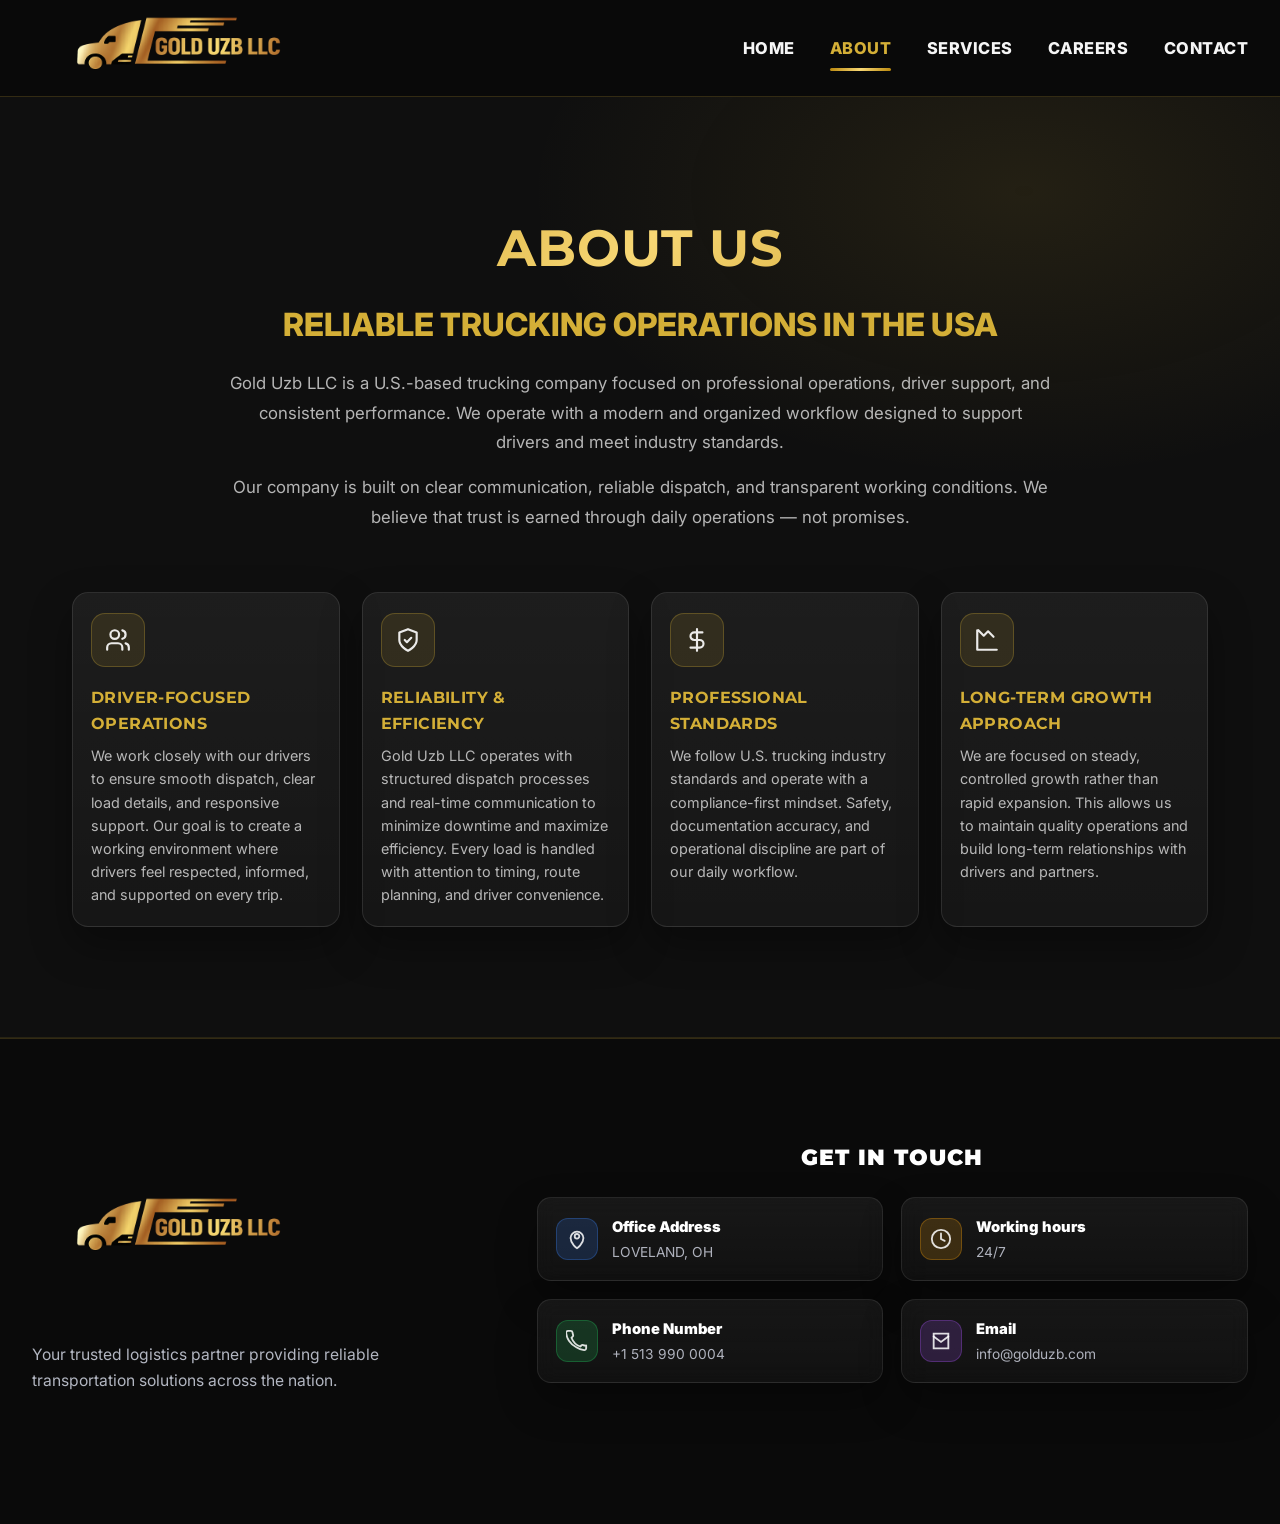
==== commit 2eaa5a57: "first" ====
--- a/about.html
+++ b/about.html
@@ -1,199 +1,219 @@
 <!DOCTYPE html>
 <html lang="en">
 <head>
-  <meta charset="UTF-8"/>
-  <meta name="viewport" content="width=device-width, initial-scale=1.0"/>
-  <title>About Us | Gold UZB LLC</title>
-
-  <link rel="preconnect" href="https://fonts.googleapis.com"/>
-  <link rel="preconnect" href="https://fonts.gstatic.com" crossorigin/>
-  <link href="https://fonts.googleapis.com/css2?family=Inter:wght@400;600;700&family=Montserrat:wght@700;800&display=swap" rel="stylesheet"/>
-
-  <link rel="stylesheet" href="static/css/style.css"/>
-  <script src="static/js/main.js" defer></script>
+    <meta charset="UTF-8"/>
+    <meta name="viewport" content="width=device-width, initial-scale=1.0"/>
+    <title>About Us | Gold UZB LLC</title>
+
+    <link rel="preconnect" href="https://fonts.googleapis.com"/>
+    <link rel="preconnect" href="https://fonts.gstatic.com" crossorigin/>
+    <link href="https://fonts.googleapis.com/css2?family=Inter:wght@400;600;700&family=Montserrat:wght@700;800&display=swap"
+          rel="stylesheet"/>
+
+    <link rel="stylesheet" href="static/css/style.css"/>
+    <script src="static/js/main.js" defer></script>
 </head>
 <body>
 
 <header>
-  <div class="container">
-    <nav>
-      <a class="logo" href="index.html">
-        <img src="static/image/logo.png" alt="Gold UZB LLC Logo"
-             onerror="this.style.display='none';document.getElementById('logoFallback').style.display='block';"/>
-        <div class="logo-fallback" id="logoFallback">
-          <div class="top">GOLD <span style="color:var(--gold)">UZB</span></div>
-          <div class="line"></div>
-          <div class="sub">Logistics Solutions</div>
+    <div class="container">
+        <nav>
+            <a class="logo" href="index.html">
+                <img src="static/image/logo.png" alt="Gold UZB LLC Logo"
+                     onerror="this.style.display='none';document.getElementById('logoFallback').style.display='block';"/>
+                <div class="logo-fallback" id="logoFallback">
+                    <div class="top">GOLD <span style="color:var(--gold)">UZB</span></div>
+                    <div class="line"></div>
+                    <div class="sub">Logistics Solutions</div>
+                </div>
+            </a>
+
+            <div class="nav-links" id="navLinks">
+                <a href="index.html" class="nav-item">Home</a>
+                <a href="about.html" class="nav-item active">About</a>
+                <a href="services.html" class="nav-item">Services</a>
+                <a href="careers.html" class="nav-item">Careers</a>
+                <a href="contact.html" class="nav-item">Contact</a>
+            </div>
+
+            <button class="menu-btn" id="menuBtn" aria-label="Open menu" aria-expanded="false">☰</button>
+        </nav>
+    </div>
+</header>
+
+<main>
+    <section class="about-simple">
+        <div class="container about-simple-wrap">
+            <div class="about-simple-head">
+                <h1>ABOUT US</h1>
+                <div class="hero-sub">RELIABLE TRUCKING OPERATIONS IN THE USA</div>
+
+                <!-- Desktop (full text) -->
+                <div class="about-text about-text--desktop">
+                    <p>
+                        Gold Uzb LLC is a U.S.-based trucking company focused on professional operations, driver
+                        support, and consistent performance.
+                        We operate with a modern and organized workflow designed to support drivers and meet industry
+                        standards.
+                    </p>
+                    <p>
+                        Our company is built on clear communication, reliable dispatch, and transparent working
+                        conditions.
+                        We believe that trust is earned through daily operations — not promises.
+                    </p>
+                </div>
+
+                <!-- Mobile (short text) -->
+                <div class="about-text about-text--mobile">
+                    <p>
+                        Gold UZB LLC provides professional trucking operations with clear dispatch, reliable support,
+                        and consistent results nationwide.
+                    </p>
+                </div>
+            </div>
+
+            <div class="about-simple-cards">
+
+                <div class="about-simple-card">
+                    <div class="why-ico">
+                        <svg viewBox="0 0 24 24" fill="none" aria-hidden="true">
+                            <path d="M16 21v-2a4 4 0 0 0-4-4H6a4 4 0 0 0-4 4v2" stroke="currentColor" stroke-width="2"
+                                  stroke-linecap="round" stroke-linejoin="round"/>
+                            <circle cx="9" cy="7" r="4" stroke="currentColor" stroke-width="2" stroke-linecap="round"
+                                    stroke-linejoin="round"/>
+                            <path d="M22 21v-2a4 4 0 0 0-3-3.87M16 3.13a4 4 0 0 1 0 7.75" stroke="currentColor"
+                                  stroke-width="2" stroke-linecap="round" stroke-linejoin="round"/>
+                        </svg>
+                    </div>
+                    <h3>Driver-Focused Operations</h3>
+                    <p>
+                        We work closely with our drivers to ensure smooth dispatch, clear load details, and responsive
+                        support.
+                        Our goal is to create a working environment where drivers feel respected, informed, and
+                        supported on every trip.
+                    </p>
+                </div>
+
+                <div class="about-simple-card">
+                    <div class="why-ico">
+                        <svg viewBox="0 0 24 24" fill="none" aria-hidden="true">
+                            <path d="M12 22s8-4 8-10V5l-8-3-8 3v7c0 6 8 10 8 10z" stroke="currentColor" stroke-width="2"
+                                  stroke-linecap="round" stroke-linejoin="round"/>
+                            <path d="m9 12 2 2 4-4" stroke="currentColor" stroke-width="2" stroke-linecap="round"
+                                  stroke-linejoin="round"/>
+                        </svg>
+                    </div>
+                    <h3>Reliability &amp; Efficiency</h3>
+                    <p>
+                        Gold Uzb LLC operates with structured dispatch processes and real-time communication to minimize
+                        downtime and maximize efficiency.
+                        Every load is handled with attention to timing, route planning, and driver convenience.
+                    </p>
+                </div>
+
+                <div class="about-simple-card">
+                    <div class="why-ico">
+                        <svg viewBox="0 0 24 24" fill="none" aria-hidden="true">
+                            <path d="M12 2v20M17 5H9.5a3.5 3.5 0 0 0 0 7h5a3.5 3.5 0 0 1 0 7H6" stroke="currentColor"
+                                  stroke-width="2" stroke-linecap="round" stroke-linejoin="round"/>
+                        </svg>
+                    </div>
+                    <h3>Professional Standards</h3>
+                    <p>
+                        We follow U.S. trucking industry standards and operate with a compliance-first mindset.
+                        Safety, documentation accuracy, and operational discipline are part of our daily workflow.
+                    </p>
+                </div>
+
+                <div class="about-simple-card">
+                    <div class="why-ico">
+                        <svg viewBox="0 0 24 24" fill="none" aria-hidden="true">
+                            <path d="M3 3v18h18M18 9l-5-5-4 4-5-5" stroke="currentColor" stroke-width="2"
+                                  stroke-linecap="round" stroke-linejoin="round"/>
+                        </svg>
+                    </div>
+                    <h3>Long-Term Growth Approach</h3>
+                    <p>
+                        We are focused on steady, controlled growth rather than rapid expansion.
+                        This allows us to maintain quality operations and build long-term relationships with drivers and
+                        partners.
+                    </p>
+                </div>
+
+            </div>
         </div>
-      </a>
-
-      <div class="nav-links" id="navLinks">
-        <a href="index.html" class="nav-item">Home</a>
-        <a href="about.html" class="nav-item active">About</a>
-        <a href="services.html" class="nav-item">Services</a>
-        <a href="careers.html" class="nav-item">Careers</a>
-        <a href="contact.html" class="nav-item">Contact</a>
-      </div>
-
-      <button class="menu-btn" id="menuBtn" aria-label="Open menu" aria-expanded="false">☰</button>
-    </nav>
-  </div>
-</header>
-
-<main>
-  <section class="about-simple">
-    <div class="container about-simple-wrap">
-      <div class="about-simple-head">
-        <h1>ABOUT US</h1>
-        <div class="hero-sub">RELIABLE TRUCKING OPERATIONS IN THE USA</div>
-
-        <!-- Desktop (full text) -->
-        <div class="about-text about-text--desktop">
-          <p>
-            Gold Uzb LLC is a U.S.-based trucking company focused on professional operations, driver support, and consistent performance.
-            We operate with a modern and organized workflow designed to support drivers and meet industry standards.
-          </p>
-          <p>
-            Our company is built on clear communication, reliable dispatch, and transparent working conditions.
-            We believe that trust is earned through daily operations — not promises.
-          </p>
+    </section>
+</main>
+
+<footer class="footer-noor">
+    <div class="container f-wrap">
+        <div class="f-left">
+            <img src="static/image/logo.png" alt="Gold UZB Logo" class="f-logo" onerror="this.style.display='none';"/>
+            <p>Your trusted logistics partner providing reliable transportation solutions across the nation.</p>
         </div>
 
-        <!-- Mobile (short text) -->
-        <div class="about-text about-text--mobile">
-          <p>
-            Gold UZB LLC provides professional trucking operations with clear dispatch, reliable support, and consistent results nationwide.
-          </p>
+        <div class="f-right">
+            <div class="f-title">Get In Touch</div>
+
+            <div class="f-cards">
+                <div class="fcard">
+                    <div class="ficon b">
+                        <svg viewBox="0 0 24 24" fill="none" aria-hidden="true">
+                            <path d="M12 22s7-4.5 7-11a7 7 0 1 0-14 0c0 6.5 7 11 7 11Z" stroke="currentColor"
+                                  stroke-width="2"/>
+                            <path d="M12 11.5a2.5 2.5 0 1 0 0-5 2.5 2.5 0 0 0 0 5Z" stroke="currentColor"
+                                  stroke-width="2"/>
+                        </svg>
+                    </div>
+                    <div>
+                        <div class="ftitle">Office Address</div>
+                        <div class="fsub">LOVELAND, OH</div>
+                    </div>
+                </div>
+
+                <div class="fcard">
+                    <div class="ficon o">
+                        <svg viewBox="0 0 24 24" fill="none" aria-hidden="true">
+                            <path d="M12 22a10 10 0 1 0-10-10 10 10 0 0 0 10 10Z" stroke="currentColor"
+                                  stroke-width="2"/>
+                            <path d="M12 6v6l4 2" stroke="currentColor" stroke-width="2" stroke-linecap="round"/>
+                        </svg>
+                    </div>
+                    <div>
+                        <div class="ftitle">Working hours</div>
+                        <div class="fsub">24/7</div>
+                    </div>
+                </div>
+
+                <div class="fcard">
+                    <div class="ficon g">
+                        <svg viewBox="0 0 24 24" fill="none" aria-hidden="true">
+                            <path d="M22 16.9v3a2 2 0 0 1-2.2 2 19.8 19.8 0 0 1-8.6-3.1A19.5 19.5 0 0 1 3.2 11.8 19.8 19.8 0 0 1 .1 3.2 2 2 0 0 1 2.1 1h3a2 2 0 0 1 2 1.7c.1.9.3 1.7.6 2.5a2 2 0 0 1-.5 2.1L6 8.4a16 16 0 0 0 9.6 9.6l1.1-1.1a2 2 0 0 1 2.1-.5c.8.3 1.6.5 2.5.6A2 2 0 0 1 22 16.9Z"
+                                  stroke="currentColor" stroke-width="2" stroke-linejoin="round"/>
+                        </svg>
+                    </div>
+                    <div>
+                        <div class="ftitle">Phone Number</div>
+                        <div class="fsub">+1 513 990 0004</div>
+                    </div>
+                </div>
+
+                <div class="fcard">
+                    <div class="ficon p">
+                        <svg viewBox="0 0 24 24" fill="none" aria-hidden="true">
+                            <path d="M4 4h16v16H4V4Z" stroke="currentColor" stroke-width="2"/>
+                            <path d="m4 7 8 6 8-6" stroke="currentColor" stroke-width="2" stroke-linecap="round"/>
+                        </svg>
+                    </div>
+                    <div>
+                        <div class="ftitle">Email</div>
+                        <div class="fsub">info@golduzb.com</div>
+                    </div>
+                </div>
+
+            </div>
         </div>
-      </div>
-
-      <div class="about-simple-cards">
-
-        <div class="about-simple-card">
-          <div class="why-ico">
-            <svg viewBox="0 0 24 24" fill="none" aria-hidden="true">
-              <path d="M16 21v-2a4 4 0 0 0-4-4H6a4 4 0 0 0-4 4v2" stroke="currentColor" stroke-width="2" stroke-linecap="round" stroke-linejoin="round"/>
-              <circle cx="9" cy="7" r="4" stroke="currentColor" stroke-width="2" stroke-linecap="round" stroke-linejoin="round"/>
-              <path d="M22 21v-2a4 4 0 0 0-3-3.87M16 3.13a4 4 0 0 1 0 7.75" stroke="currentColor" stroke-width="2" stroke-linecap="round" stroke-linejoin="round"/>
-            </svg>
-          </div>
-          <h3>Driver-Focused Operations</h3>
-          <p>
-            We work closely with our drivers to ensure smooth dispatch, clear load details, and responsive support.
-            Our goal is to create a working environment where drivers feel respected, informed, and supported on every trip.
-          </p>
-        </div>
-
-        <div class="about-simple-card">
-          <div class="why-ico">
-            <svg viewBox="0 0 24 24" fill="none" aria-hidden="true">
-              <path d="M12 22s8-4 8-10V5l-8-3-8 3v7c0 6 8 10 8 10z" stroke="currentColor" stroke-width="2" stroke-linecap="round" stroke-linejoin="round"/>
-              <path d="m9 12 2 2 4-4" stroke="currentColor" stroke-width="2" stroke-linecap="round" stroke-linejoin="round"/>
-            </svg>
-          </div>
-          <h3>Reliability &amp; Efficiency</h3>
-          <p>
-            Gold Uzb LLC operates with structured dispatch processes and real-time communication to minimize downtime and maximize efficiency.
-            Every load is handled with attention to timing, route planning, and driver convenience.
-          </p>
-        </div>
-
-        <div class="about-simple-card">
-          <div class="why-ico">
-            <svg viewBox="0 0 24 24" fill="none" aria-hidden="true">
-              <path d="M12 2v20M17 5H9.5a3.5 3.5 0 0 0 0 7h5a3.5 3.5 0 0 1 0 7H6" stroke="currentColor" stroke-width="2" stroke-linecap="round" stroke-linejoin="round"/>
-            </svg>
-          </div>
-          <h3>Professional Standards</h3>
-          <p>
-            We follow U.S. trucking industry standards and operate with a compliance-first mindset.
-            Safety, documentation accuracy, and operational discipline are part of our daily workflow.
-          </p>
-        </div>
-
-        <div class="about-simple-card">
-          <div class="why-ico">
-            <svg viewBox="0 0 24 24" fill="none" aria-hidden="true">
-              <path d="M3 3v18h18M18 9l-5-5-4 4-5-5" stroke="currentColor" stroke-width="2" stroke-linecap="round" stroke-linejoin="round"/>
-            </svg>
-          </div>
-          <h3>Long-Term Growth Approach</h3>
-          <p>
-            We are focused on steady, controlled growth rather than rapid expansion.
-            This allows us to maintain quality operations and build long-term relationships with drivers and partners.
-          </p>
-        </div>
-
-      </div>
     </div>
-  </section>
-</main>
-
-<footer class="footer-noor">
-  <div class="container f-wrap">
-    <div class="f-left">
-      <img src="static/image/logo.png" alt="Gold UZB Logo" class="f-logo" onerror="this.style.display='none';"/>
-      <p>Your trusted logistics partner providing reliable transportation solutions across the nation.</p>
-    </div>
-
-    <div class="f-right">
-      <div class="f-title">Get In Touch</div>
-
-      <div class="f-cards">
-        <div class="fcard">
-          <div class="ficon b">
-            <svg viewBox="0 0 24 24" fill="none" aria-hidden="true">
-              <path d="M12 22s7-4.5 7-11a7 7 0 1 0-14 0c0 6.5 7 11 7 11Z" stroke="currentColor" stroke-width="2"/>
-              <path d="M12 11.5a2.5 2.5 0 1 0 0-5 2.5 2.5 0 0 0 0 5Z" stroke="currentColor" stroke-width="2"/>
-            </svg>
-          </div>
-          <div>
-            <div class="ftitle">Office Address</div>
-            <div class="fsub">1 N Commerce Park Dr Suite 124,<br/>Cincinnati, OH 45215</div>
-          </div>
-        </div>
-
-        <div class="fcard">
-          <div class="ficon o">
-            <svg viewBox="0 0 24 24" fill="none" aria-hidden="true">
-              <path d="M12 22a10 10 0 1 0-10-10 10 10 0 0 0 10 10Z" stroke="currentColor" stroke-width="2"/>
-              <path d="M12 6v6l4 2" stroke="currentColor" stroke-width="2" stroke-linecap="round"/>
-            </svg>
-          </div>
-          <div>
-            <div class="ftitle">Office Hours</div>
-            <div class="fsub">Monday – Sunday<br/>8:00 AM – 6:00 PM</div>
-          </div>
-        </div>
-
-        <div class="fcard">
-          <div class="ficon g">
-            <svg viewBox="0 0 24 24" fill="none" aria-hidden="true">
-              <path d="M22 16.9v3a2 2 0 0 1-2.2 2 19.8 19.8 0 0 1-8.6-3.1A19.5 19.5 0 0 1 3.2 11.8 19.8 19.8 0 0 1 .1 3.2 2 2 0 0 1 2.1 1h3a2 2 0 0 1 2 1.7c.1.9.3 1.7.6 2.5a2 2 0 0 1-.5 2.1L6 8.4a16 16 0 0 0 9.6 9.6l1.1-1.1a2 2 0 0 1 2.1-.5c.8.3 1.6.5 2.5.6A2 2 0 0 1 22 16.9Z"
-                    stroke="currentColor" stroke-width="2" stroke-linejoin="round"/>
-            </svg>
-          </div>
-          <div>
-            <div class="ftitle">Phone Number</div>
-            <div class="fsub">(216) 329-8151</div>
-          </div>
-        </div>
-
-        <div class="fcard">
-          <div class="ficon p">
-            <svg viewBox="0 0 24 24" fill="none" aria-hidden="true">
-              <path d="M4 4h16v16H4V4Z" stroke="currentColor" stroke-width="2"/>
-              <path d="m4 7 8 6 8-6" stroke="currentColor" stroke-width="2" stroke-linecap="round"/>
-            </svg>
-          </div>
-          <div>
-            <div class="ftitle">Email</div>
-            <div class="fsub">dispatch@golduzb.com</div>
-          </div>
-        </div>
-      </div>
-    </div>
-  </div>
 </footer>
 
 </body>
--- a/static/css/style.css
+++ b/static/css/style.css
@@ -871,40 +871,42 @@
 
 /* ===== About (simple) - FULL (Desktop 4 in a row) ===== */
 .about-simple {
-  background: radial-gradient(900px 520px at 80% 10%, rgba(212, 175, 55, .10), transparent 55%), #0f0f0f;
-  border-top: 1px solid rgba(255, 255, 255, .06);
-  border-bottom: 1px solid rgba(212, 175, 55, .12);
-  padding: 110px 0 110px;
+    background: radial-gradient(900px 520px at 80% 10%, rgba(212, 175, 55, .10), transparent 55%), #0f0f0f;
+    border-top: 1px solid rgba(255, 255, 255, .06);
+    border-bottom: 1px solid rgba(212, 175, 55, .12);
+    padding: 110px 0 110px;
 }
 
 .about-simple-wrap {
-  max-width: 1200px; /* laptopda 4ta sig‘ishi uchun biroz kengroq */
-  margin: 0 auto;
+    max-width: 1200px; /* laptopda 4ta sig‘ishi uchun biroz kengroq */
+    margin: 0 auto;
 }
 
 .about-simple-head {
-  text-align: center;
-  margin-bottom: 60px;
+    text-align: center;
+    margin-bottom: 60px;
 }
 
 .about-simple-head h1 {
-  font-size: clamp(2.2rem, 4vw, 3.2rem);
-  background: var(--gold-grad);
-  -webkit-background-clip: text;
-  -webkit-text-fill-color: transparent;
-  margin-bottom: 10px;
+    font-size: clamp(2.2rem, 4vw, 3.2rem);
+    background: var(--gold-grad);
+    -webkit-background-clip: text;
+    -webkit-text-fill-color: transparent;
+    margin-bottom: 10px;
 }
 
 .about-simple-head p {
-  color: rgba(245, 245, 245, .72);
-  font-size: 1.05rem;
-  line-height: 1.75;
-  max-width: 820px;
-  margin: 0 auto 16px;
+    color: rgba(245, 245, 245, .72);
+    font-size: 1.05rem;
+    line-height: 1.75;
+    max-width: 820px;
+    margin: 0 auto 16px;
 }
 
 /* Desktop text / Mobile text switch */
-.about-text--mobile { display: none; }
+.about-text--mobile {
+    display: none;
+}
 
 /* === Cards grid ===
    Laptop: 4 in a row
@@ -912,85 +914,102 @@
    Mobile: 1 in a column
 */
 .about-simple-cards {
-  margin-top: 34px;
-  display: grid;
-  grid-template-columns: repeat(3, minmax(0, 1fr)); /* default (medium desktop) */
-  gap: 18px;
+    margin-top: 34px;
+    display: grid;
+    grid-template-columns: repeat(3, minmax(0, 1fr)); /* default (medium desktop) */
+    gap: 18px;
 }
 
 .about-simple-card {
-  background: linear-gradient(180deg, rgba(255, 255, 255, .06), rgba(255, 255, 255, .03));
-  border: 1px solid rgba(255, 255, 255, .10);
-  border-radius: 16px;
-  padding: 22px 20px;
-  box-shadow: 0 18px 40px rgba(0, 0, 0, .35);
-  transition: all var(--t);
+    background: linear-gradient(180deg, rgba(255, 255, 255, .06), rgba(255, 255, 255, .03));
+    border: 1px solid rgba(255, 255, 255, .10);
+    border-radius: 16px;
+    padding: 22px 20px;
+    box-shadow: 0 18px 40px rgba(0, 0, 0, .35);
+    transition: all var(--t);
 }
 
 .about-simple-card:hover {
-  transform: translateY(-6px);
-  border-color: rgba(212, 175, 55, .55);
-  box-shadow: 0 26px 55px rgba(0, 0, 0, .55);
+    transform: translateY(-6px);
+    border-color: rgba(212, 175, 55, .55);
+    box-shadow: 0 26px 55px rgba(0, 0, 0, .55);
 }
 
 .about-simple-card h3 {
-  color: var(--gold);
-  font-size: 1rem;
-  margin-bottom: 8px;
-  letter-spacing: .4px;
+    color: var(--gold);
+    font-size: 1rem;
+    margin-bottom: 8px;
+    letter-spacing: .4px;
 }
 
 .about-simple-card p {
-  color: rgba(245, 245, 245, .72);
-  line-height: 1.6;
-  font-size: .95rem;
+    color: rgba(245, 245, 245, .72);
+    line-height: 1.6;
+    font-size: .95rem;
 }
 
 /* ✅ Laptop/Big desktop: 4 in one row */
 @media (min-width: 1200px) {
-  .about-simple-cards {
-    grid-template-columns: repeat(4, minmax(0, 1fr));
-    gap: 22px;
-  }
-
-  /* 4ta bo‘lganda tor bo‘lmasligi uchun font/paddingni ozgina ixcham qilamiz */
-  .about-simple-card { padding: 20px 18px; }
-  .about-simple-card p { font-size: .90rem; }
+    .about-simple-cards {
+        grid-template-columns: repeat(4, minmax(0, 1fr));
+        gap: 22px;
+    }
+
+    /* 4ta bo‘lganda tor bo‘lmasligi uchun font/paddingni ozgina ixcham qilamiz */
+    .about-simple-card {
+        padding: 20px 18px;
+    }
+
+    .about-simple-card p {
+        font-size: .90rem;
+    }
 }
 
 /* ✅ Tablet/Small desktop: 3 in one row (default stays) */
 @media (max-width: 1199px) and (min-width: 901px) {
-  .about-simple-cards {
-    grid-template-columns: repeat(3, minmax(0, 1fr));
-  }
+    .about-simple-cards {
+        grid-template-columns: repeat(3, minmax(0, 1fr));
+    }
 }
 
 /* ✅ Mobile: text short + cards 1 column */
 @media (max-width: 900px) {
-  .about-simple { padding: 90px 0; }
-  .about-simple-cards { grid-template-columns: 1fr; }
+    .about-simple {
+        padding: 90px 0;
+    }
+
+    .about-simple-cards {
+        grid-template-columns: 1fr;
+    }
 }
 
 /* ✅ Extra small: About head nicer, text short */
 @media (max-width: 640px) {
-  .about-text--desktop { display: none; }
-  .about-text--mobile { display: block; }
-
-  .about-simple-head { margin-bottom: 40px; }
-
-  .about-simple-head .hero-sub{
-    font-size: 1.05rem;
-    line-height: 1.35;
-    margin-bottom: 14px;
-  }
-
-  .about-text--mobile p{
-    max-width: 560px;
-    margin: 0 auto;
-    color: rgba(245, 245, 245, .74);
-    font-size: .98rem;
-    line-height: 1.65;
-  }
+    .about-text--desktop {
+        display: none;
+    }
+
+    .about-text--mobile {
+        display: block;
+    }
+
+    .about-simple-head {
+        margin-bottom: 40px;
+    }
+
+    .about-simple-head .hero-sub {
+        font-size: 1.05rem;
+        line-height: 1.35;
+        margin-bottom: 14px;
+    }
+
+    .about-text--mobile p {
+        max-width: 560px;
+        margin: 0 auto;
+        color: rgba(245, 245, 245, .74);
+        font-size: .98rem;
+        line-height: 1.65;
+    }
 }
 
 /* =========================================================
@@ -1022,7 +1041,7 @@
 .services-page {
     padding: 80px 0 120px;
     min-height: calc(100vh - var(--navH));
-    background: radial-gradient(1200px 800px at 50% 0%, rgba(212,175,55,.05), transparent 60%), #0A0A0A;
+    background: radial-gradient(1200px 800px at 50% 0%, rgba(212, 175, 55, .05), transparent 60%), #0A0A0A;
 }
 
 .service-row {
@@ -1031,8 +1050,8 @@
     gap: 60px;
     align-items: center;
     margin-bottom: 90px;
-    background: linear-gradient(180deg, rgba(255,255,255,.03), transparent);
-    border: 1px solid rgba(255,255,255,.05);
+    background: linear-gradient(180deg, rgba(255, 255, 255, .03), transparent);
+    border: 1px solid rgba(255, 255, 255, .05);
     border-radius: 24px;
     padding: 40px;
 }
@@ -1094,7 +1113,7 @@
 .s-list li {
     position: relative;
     padding: 14px 18px;
-    background: linear-gradient(90deg, rgba(212, 175, 55, 0.08), rgba(255,255,255,0.01));
+    background: linear-gradient(90deg, rgba(212, 175, 55, 0.08), rgba(255, 255, 255, 0.01));
     border-left: 3px solid var(--gold);
     border-radius: 0 8px 8px 0;
     display: flex;
@@ -1106,7 +1125,7 @@
 }
 
 .s-list li:hover {
-    background: linear-gradient(90deg, rgba(212, 175, 55, 0.15), rgba(255,255,255,0.03));
+    background: linear-gradient(90deg, rgba(212, 175, 55, 0.15), rgba(255, 255, 255, 0.03));
     transform: translateX(4px);
 }
 
@@ -1121,8 +1140,8 @@
     width: 100%;
     border-radius: 16px;
     overflow: hidden;
-    box-shadow: 0 20px 50px rgba(0,0,0,0.5);
-    border: 1px solid rgba(255,255,255,0.08);
+    box-shadow: 0 20px 50px rgba(0, 0, 0, 0.5);
+    border: 1px solid rgba(255, 255, 255, 0.08);
     aspect-ratio: 4/3;
 }
 
@@ -1151,9 +1170,19 @@
 }
 
 @media (max-width: 768px) {
-    .s-head h2 { font-size: 1.8rem; }
-    .s-desc { font-size: 1rem; }
-    .service-row { padding: 20px; margin-bottom: 50px; border-radius: 16px; }
+    .s-head h2 {
+        font-size: 1.8rem;
+    }
+
+    .s-desc {
+        font-size: 1rem;
+    }
+
+    .service-row {
+        padding: 20px;
+        margin-bottom: 50px;
+        border-radius: 16px;
+    }
 }
 
 /* =========================================================
@@ -1162,7 +1191,7 @@
 .careers-page {
     padding: 80px 0 120px;
     min-height: calc(100vh - var(--navH));
-    background: radial-gradient(1000px 600px at 50% 10%, rgba(212,175,55,.05), transparent 60%), #0A0A0A;
+    background: radial-gradient(1000px 600px at 50% 10%, rgba(212, 175, 55, .05), transparent 60%), #0A0A0A;
 }
 
 .careers-banner {
@@ -1171,8 +1200,8 @@
     height: 380px;
     border-radius: 20px;
     overflow: hidden;
-    box-shadow: 0 20px 50px rgba(0,0,0,0.4);
-    border: 1px solid rgba(255,255,255,0.08);
+    box-shadow: 0 20px 50px rgba(0, 0, 0, 0.4);
+    border: 1px solid rgba(255, 255, 255, 0.08);
     position: relative;
 }
 
@@ -1180,6 +1209,7 @@
     width: 100%;
     height: 100%;
     object-fit: cover;
+    object-position: center 30%;
     transition: transform 0.6s ease;
 }
 
@@ -1191,7 +1221,7 @@
     content: '';
     position: absolute;
     inset: 0;
-    background: linear-gradient(to top, rgba(10,10,10,0.95) 0%, transparent 60%);
+    background: linear-gradient(to top, rgba(10, 10, 10, 0.95) 0%, transparent 60%);
     pointer-events: none;
 }
 
@@ -1204,20 +1234,20 @@
 }
 
 .job-card {
-    background: linear-gradient(180deg, rgba(255,255,255,.05), rgba(255,255,255,.02));
-    border: 1px solid rgba(255,255,255,.08);
+    background: linear-gradient(180deg, rgba(255, 255, 255, .05), rgba(255, 255, 255, .02));
+    border: 1px solid rgba(255, 255, 255, .08);
     border-radius: 16px;
     padding: 35px;
     display: flex;
     flex-direction: column;
     transition: all var(--t);
-    box-shadow: 0 15px 35px rgba(0,0,0,.3);
+    box-shadow: 0 15px 35px rgba(0, 0, 0, .3);
 }
 
 .job-card:hover {
     transform: translateY(-5px);
     border-color: rgba(212, 175, 55, .4);
-    box-shadow: 0 20px 45px rgba(0,0,0,.5);
+    box-shadow: 0 20px 45px rgba(0, 0, 0, .5);
 }
 
 .job-title {
@@ -1266,7 +1296,7 @@
 .job-features li {
     position: relative;
     padding-left: 28px;
-    color: rgba(245,245,245,.8);
+    color: rgba(245, 245, 245, .8);
     font-size: 1rem;
     line-height: 1.5;
 }
@@ -1291,7 +1321,7 @@
     font-weight: 800;
     font-size: 1.05rem;
     text-decoration: none;
-    border: 1px solid rgba(255,255,255,0.1);
+    border: 1px solid rgba(255, 255, 255, 0.1);
     transition: all var(--t);
     cursor: pointer;
 }
@@ -1303,13 +1333,24 @@
 }
 
 @media (max-width: 900px) {
-    .job-grid { grid-template-columns: 1fr; }
+    .job-grid {
+        grid-template-columns: 1fr;
+    }
 }
 
 @media (max-width: 768px) {
-    .careers-banner { height: 200px; margin-bottom: 30px; }
-    .job-card { padding: 25px; }
-    .job-title { font-size: 1.5rem; }
+    .careers-banner {
+        height: 200px;
+        margin-bottom: 30px;
+    }
+
+    .job-card {
+        padding: 25px;
+    }
+
+    .job-title {
+        font-size: 1.5rem;
+    }
 }
 
 /* =========================================================
@@ -1318,7 +1359,7 @@
 .contact-page {
     padding: 80px 0 120px;
     min-height: calc(100vh - var(--navH));
-    background: radial-gradient(1000px 600px at 50% 10%, rgba(212,175,55,.05), transparent 60%), #0A0A0A;
+    background: radial-gradient(1000px 600px at 50% 10%, rgba(212, 175, 55, .05), transparent 60%), #0A0A0A;
 }
 
 .contact-cards {
@@ -1330,19 +1371,19 @@
 }
 
 .c-card {
-    background: linear-gradient(180deg, rgba(255,255,255,.05), rgba(255,255,255,.02));
-    border: 1px solid rgba(255,255,255,.08);
+    background: linear-gradient(180deg, rgba(255, 255, 255, .05), rgba(255, 255, 255, .02));
+    border: 1px solid rgba(255, 255, 255, .08);
     border-radius: 16px;
     padding: 40px 20px;
     text-align: center;
     transition: all var(--t);
-    box-shadow: 0 15px 35px rgba(0,0,0,.3);
+    box-shadow: 0 15px 35px rgba(0, 0, 0, .3);
 }
 
 .c-card:hover {
     transform: translateY(-5px);
     border-color: rgba(212, 175, 55, .4);
-    box-shadow: 0 20px 45px rgba(0,0,0,.5);
+    box-shadow: 0 20px 45px rgba(0, 0, 0, .5);
 }
 
 .c-icon {
@@ -1380,7 +1421,7 @@
 
 .c-card .subtext {
     font-size: 0.9rem;
-    color: rgba(245,245,245,.6);
+    color: rgba(245, 245, 245, .6);
 }
 
 .quote-header {
@@ -1401,13 +1442,13 @@
 }
 
 .form-card {
-    background: linear-gradient(180deg, rgba(255,255,255,.05), rgba(255,255,255,.02));
-    border: 1px solid rgba(255,255,255,.08);
+    background: linear-gradient(180deg, rgba(255, 255, 255, .05), rgba(255, 255, 255, .02));
+    border: 1px solid rgba(255, 255, 255, .08);
     border-radius: 16px;
     padding: 45px;
     max-width: 850px;
     margin: 0 auto;
-    box-shadow: 0 20px 50px rgba(0,0,0,.4);
+    box-shadow: 0 20px 50px rgba(0, 0, 0, .4);
 }
 
 .form-header {
@@ -1416,7 +1457,7 @@
     color: #fff;
     margin-bottom: 30px;
     padding-bottom: 15px;
-    border-bottom: 1px solid rgba(255,255,255,.1);
+    border-bottom: 1px solid rgba(255, 255, 255, .1);
 }
 
 .form-group {
@@ -1439,8 +1480,8 @@
 .form-input {
     width: 100%;
     padding: 16px;
-    background: rgba(0,0,0,0.4);
-    border: 1px solid rgba(255,255,255,0.12);
+    background: rgba(0, 0, 0, 0.4);
+    border: 1px solid rgba(255, 255, 255, 0.12);
     border-radius: 8px;
     color: #fff;
     font-size: 1rem;
@@ -1449,7 +1490,7 @@
 }
 
 .form-input::placeholder {
-    color: rgba(255,255,255,0.3);
+    color: rgba(255, 255, 255, 0.3);
 }
 
 .form-input:focus {
@@ -1481,91 +1522,112 @@
 }
 
 @media (max-width: 900px) {
-    .contact-cards { grid-template-columns: 1fr; max-width: 400px; }
-    .form-card { padding: 30px; }
+    .contact-cards {
+        grid-template-columns: 1fr;
+        max-width: 400px;
+    }
+
+    .form-card {
+        padding: 30px;
+    }
 }
 
 @media (max-width: 768px) {
-    .quote-header h2 { font-size: 2rem; }
-    .form-card { padding: 25px; }
+    .quote-header h2 {
+        font-size: 2rem;
+    }
+
+    .form-card {
+        padding: 25px;
+    }
 }
 
 /* =========================
    ABOUT: mobile text shorter
    ========================= */
-.about-text--mobile { display: none; }
+.about-text--mobile {
+    display: none;
+}
 
 @media (max-width: 640px) {
-  .about-text--desktop { display: none; }
-  .about-text--mobile { display: block; }
-
-  .about-simple-head { margin-bottom: 40px; }
-
-  .about-simple-head .hero-sub{
-    font-size: 1.05rem;
-    line-height: 1.35;
-    margin-bottom: 14px;
-  }
-
-  .about-text--mobile p{
-    max-width: 560px;
-    margin: 0 auto;
-    color: rgba(245, 245, 245, .74);
-    font-size: .98rem;
-    line-height: 1.65;
-  }
+    .about-text--desktop {
+        display: none;
+    }
+
+    .about-text--mobile {
+        display: block;
+    }
+
+    .about-simple-head {
+        margin-bottom: 40px;
+    }
+
+    .about-simple-head .hero-sub {
+        font-size: 1.05rem;
+        line-height: 1.35;
+        margin-bottom: 14px;
+    }
+
+    .about-text--mobile p {
+        max-width: 560px;
+        margin: 0 auto;
+        color: rgba(245, 245, 245, .74);
+        font-size: .98rem;
+        line-height: 1.65;
+    }
 }
 
 /* =========================
    CONTACT: mobile 2-in-row for phone/email
    ========================= */
-.value-link{
-  color: #fff;
-  text-decoration: none;
-  display: inline-block;
-}
-.value-link:hover{
-  color: var(--gold);
-  text-decoration: underline;
+.value-link {
+    color: #fff;
+    text-decoration: none;
+    display: inline-block;
+}
+
+.value-link:hover {
+    color: var(--gold);
+    text-decoration: underline;
 }
 
 @media (max-width: 600px) {
-  .contact-cards{
-    grid-template-columns: repeat(2, minmax(0, 1fr));
-    gap: 14px;
-    max-width: 100%;
-    margin-bottom: 60px;
-  }
-
-  .c-card{
-    padding: 18px 14px;
-    border-radius: 14px;
-  }
-
-  .c-icon{
-    width: 54px;
-    height: 54px;
-    border-radius: 14px;
-    margin-bottom: 14px;
-  }
-
-  .c-card h3{
-    font-size: 1.05rem;
-    margin-bottom: 8px;
-  }
-
-  .c-card .value{
-    font-size: .95rem;
-    word-break: break-word;
-  }
-
-  .c-card .subtext{
-    font-size: .78rem;
-    line-height: 1.35;
-  }
-
-  /* 3rd card (HQ) takes full width under them */
-  .contact-cards .c-card:nth-child(3){
-    grid-column: 1 / -1;
-  }
+    .contact-cards {
+        grid-template-columns: repeat(2, minmax(0, 1fr));
+        gap: 14px;
+        max-width: 100%;
+        margin-bottom: 60px;
+    }
+
+    .c-card {
+        padding: 18px 14px;
+        border-radius: 14px;
+    }
+
+    .c-icon {
+        width: 54px;
+        height: 54px;
+        border-radius: 14px;
+        margin-bottom: 14px;
+    }
+
+    .c-card h3 {
+        font-size: 1.05rem;
+        margin-bottom: 8px;
+    }
+
+    .c-card .value {
+        font-size: .95rem;
+        word-break: break-word;
+    }
+
+    .c-card .subtext {
+        font-size: .78rem;
+        line-height: 1.35;
+    }
+
+    /* 3rd card (HQ) takes full width under them */
+    .contact-cards .c-card:nth-child(3) {
+        grid-column: 1 / -1;
+    }
 }
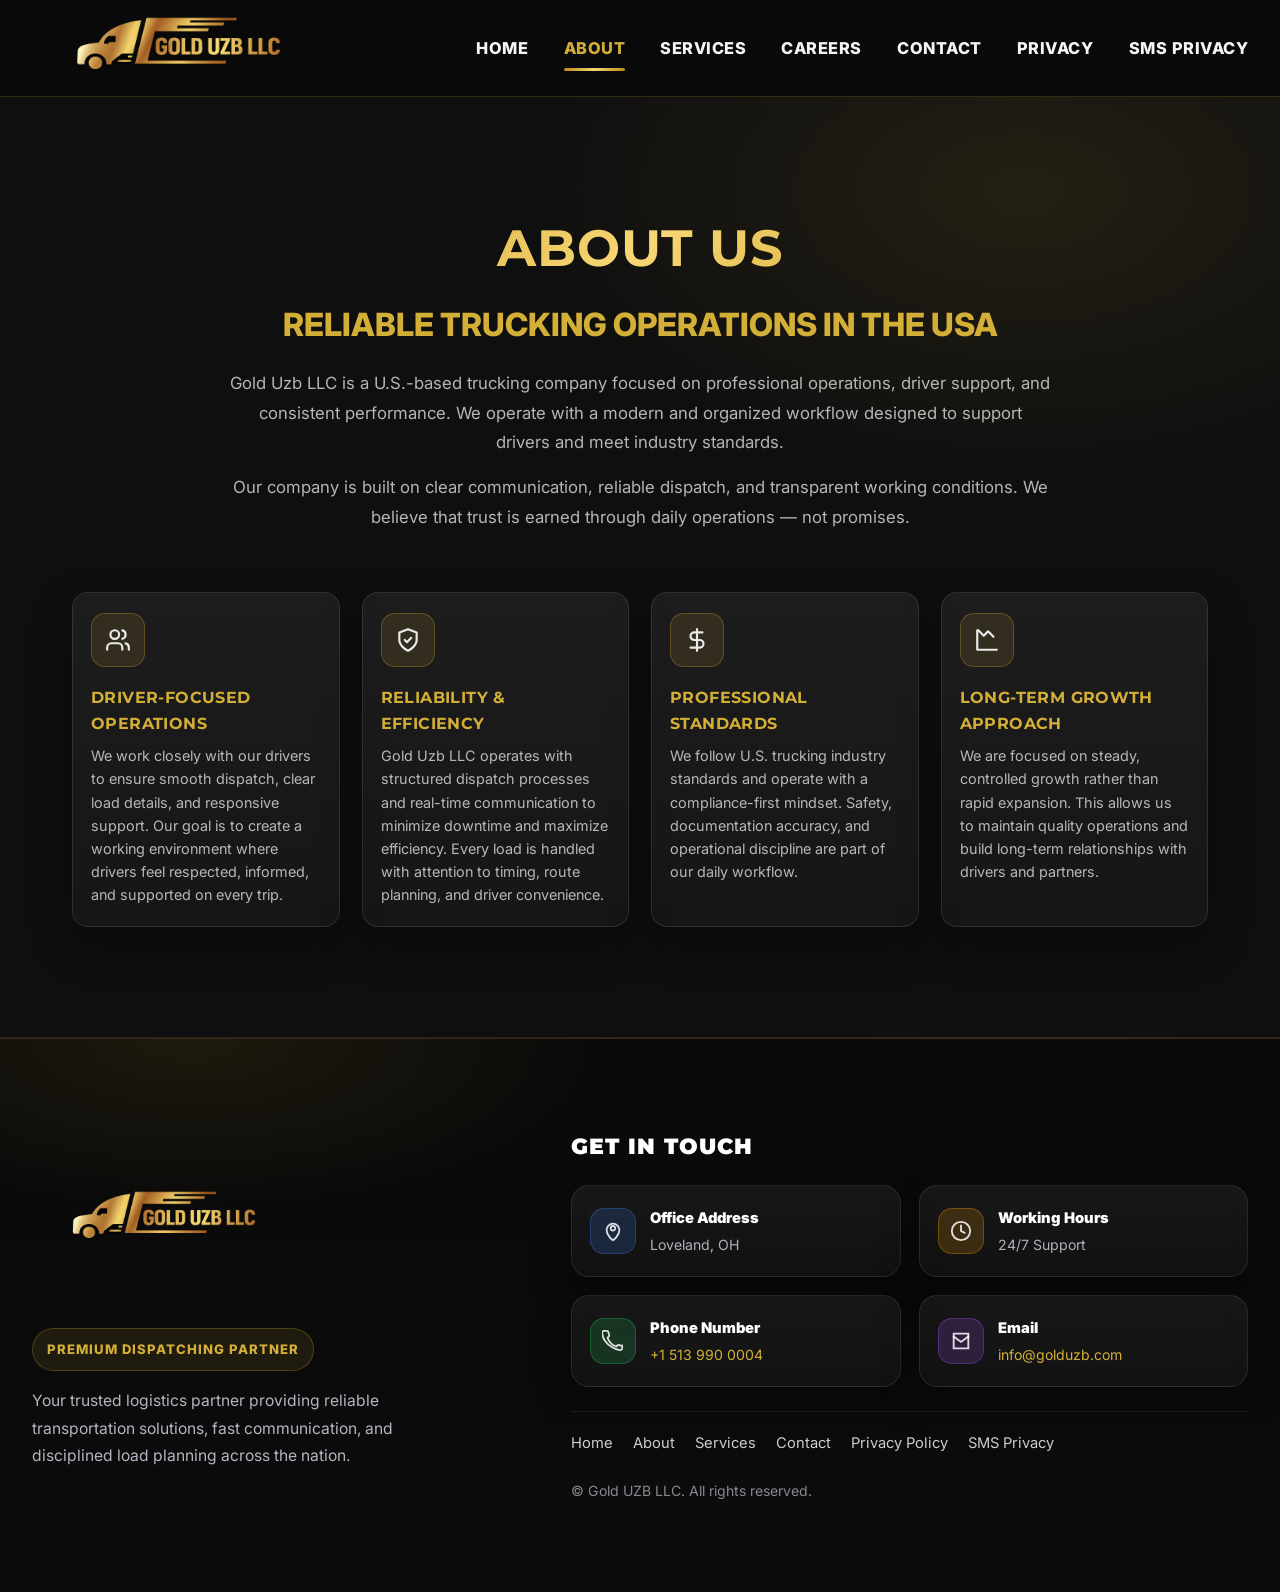
==== commit 7021b5bf: "asd" ====
--- a/about.html
+++ b/about.html
@@ -34,6 +34,8 @@
                 <a href="services.html" class="nav-item">Services</a>
                 <a href="careers.html" class="nav-item">Careers</a>
                 <a href="contact.html" class="nav-item">Contact</a>
+                <a href="privacy-policy.html" class="nav-item">Privacy</a>
+                <a href="sms-privacy-policy.html" class="nav-item">SMS Privacy</a>
             </div>
 
             <button class="menu-btn" id="menuBtn" aria-label="Open menu" aria-expanded="false">☰</button>
@@ -148,8 +150,11 @@
 <footer class="footer-noor">
     <div class="container f-wrap">
         <div class="f-left">
-            <img src="static/image/logo.png" alt="Gold UZB Logo" class="f-logo" onerror="this.style.display='none';"/>
-            <p>Your trusted logistics partner providing reliable transportation solutions across the nation.</p>
+            <a class="f-brand" href="index.html" aria-label="Gold UZB LLC home">
+                <img src="static/image/logo.png" alt="Gold UZB Logo" class="f-logo" onerror="this.style.display='none';"/>
+            </a>
+            <span class="footer-badge">Premium Dispatching Partner</span>
+            <p>Your trusted logistics partner providing reliable transportation solutions, fast communication, and disciplined load planning across the nation.</p>
         </div>
 
         <div class="f-right">
@@ -159,42 +164,38 @@
                 <div class="fcard">
                     <div class="ficon b">
                         <svg viewBox="0 0 24 24" fill="none" aria-hidden="true">
-                            <path d="M12 22s7-4.5 7-11a7 7 0 1 0-14 0c0 6.5 7 11 7 11Z" stroke="currentColor"
-                                  stroke-width="2"/>
-                            <path d="M12 11.5a2.5 2.5 0 1 0 0-5 2.5 2.5 0 0 0 0 5Z" stroke="currentColor"
-                                  stroke-width="2"/>
+                            <path d="M12 22s7-4.5 7-11a7 7 0 1 0-14 0c0 6.5 7 11 7 11Z" stroke="currentColor" stroke-width="2"/>
+                            <path d="M12 11.5a2.5 2.5 0 1 0 0-5 2.5 2.5 0 0 0 0 5Z" stroke="currentColor" stroke-width="2"/>
                         </svg>
                     </div>
                     <div>
                         <div class="ftitle">Office Address</div>
-                        <div class="fsub">LOVELAND, OH</div>
+                        <div class="fsub">Loveland, OH</div>
                     </div>
                 </div>
 
                 <div class="fcard">
                     <div class="ficon o">
                         <svg viewBox="0 0 24 24" fill="none" aria-hidden="true">
-                            <path d="M12 22a10 10 0 1 0-10-10 10 10 0 0 0 10 10Z" stroke="currentColor"
-                                  stroke-width="2"/>
+                            <path d="M12 22a10 10 0 1 0-10-10 10 10 0 0 0 10 10Z" stroke="currentColor" stroke-width="2"/>
                             <path d="M12 6v6l4 2" stroke="currentColor" stroke-width="2" stroke-linecap="round"/>
                         </svg>
                     </div>
                     <div>
-                        <div class="ftitle">Working hours</div>
-                        <div class="fsub">24/7</div>
+                        <div class="ftitle">Working Hours</div>
+                        <div class="fsub">24/7 Support</div>
                     </div>
                 </div>
 
                 <div class="fcard">
                     <div class="ficon g">
                         <svg viewBox="0 0 24 24" fill="none" aria-hidden="true">
-                            <path d="M22 16.9v3a2 2 0 0 1-2.2 2 19.8 19.8 0 0 1-8.6-3.1A19.5 19.5 0 0 1 3.2 11.8 19.8 19.8 0 0 1 .1 3.2 2 2 0 0 1 2.1 1h3a2 2 0 0 1 2 1.7c.1.9.3 1.7.6 2.5a2 2 0 0 1-.5 2.1L6 8.4a16 16 0 0 0 9.6 9.6l1.1-1.1a2 2 0 0 1 2.1-.5c.8.3 1.6.5 2.5.6A2 2 0 0 1 22 16.9Z"
-                                  stroke="currentColor" stroke-width="2" stroke-linejoin="round"/>
+                            <path d="M22 16.9v3a2 2 0 0 1-2.2 2 19.8 19.8 0 0 1-8.6-3.1A19.5 19.5 0 0 1 3.2 11.8 19.8 19.8 0 0 1 .1 3.2 2 2 0 0 1 2.1 1h3a2 2 0 0 1 2 1.7c.1.9.3 1.7.6 2.5a2 2 0 0 1-.5 2.1L6 8.4a16 16 0 0 0 9.6 9.6l1.1-1.1a2 2 0 0 1 2.1-.5c.8.3 1.6.5 2.5.6A2 2 0 0 1 22 16.9Z" stroke="currentColor" stroke-width="2" stroke-linejoin="round"/>
                         </svg>
                     </div>
                     <div>
                         <div class="ftitle">Phone Number</div>
-                        <div class="fsub">+1 513 990 0004</div>
+                        <div class="fsub"><a href="tel:+15139900004">+1 513 990 0004</a></div>
                     </div>
                 </div>
 
@@ -207,10 +208,21 @@
                     </div>
                     <div>
                         <div class="ftitle">Email</div>
-                        <div class="fsub">info@golduzb.com</div>
-                    </div>
-                </div>
-
+                        <div class="fsub"><a href="mailto:info@golduzb.com">info@golduzb.com</a></div>
+                    </div>
+                </div>
+            </div>
+
+            <div class="footer-bottom-row">
+                <div class="footer-links">
+                    <a href="index.html">Home</a>
+                    <a href="about.html">About</a>
+                    <a href="services.html">Services</a>
+                    <a href="contact.html">Contact</a>
+                    <a href="privacy-policy.html">Privacy Policy</a>
+                    <a href="sms-privacy-policy.html">SMS Privacy</a>
+                </div>
+                <div class="footer-copy">© Gold UZB LLC. All rights reserved.</div>
             </div>
         </div>
     </div>
--- a/static/css/style.css
+++ b/static/css/style.css
@@ -575,38 +575,60 @@
 
 /* Footer */
 footer.footer-noor {
-    background: #0a0a0a;
+    background:
+            radial-gradient(700px 280px at 15% 0%, rgba(212, 175, 55, .10), transparent 60%),
+            linear-gradient(180deg, #090909 0%, #0c0c0c 100%);
     border-top: 1px solid rgba(212, 175, 55, .2);
-    padding: 90px 0 calc(130px + env(safe-area-inset-bottom));
+    padding: 90px 0 calc(90px + env(safe-area-inset-bottom));
 }
 
 .f-wrap {
     display: grid;
-    grid-template-columns: 1fr 1.6fr;
-    gap: 60px;
-    align-items: center;
+    grid-template-columns: 1fr 1.4fr;
+    gap: 56px;
+    align-items: start;
 }
 
 .f-left {
-    max-width: 360px
+    max-width: 390px;
+}
+
+.f-brand {
+    display: inline-block;
 }
 
 .f-logo {
-    height: 200px;
+    height: 180px;
     width: auto;
     object-fit: contain;
-    margin-bottom: 6px
+    margin-bottom: 12px;
+}
+
+.footer-badge {
+    display: inline-flex;
+    align-items: center;
+    gap: 8px;
+    padding: 10px 14px;
+    border-radius: 999px;
+    background: rgba(212, 175, 55, .10);
+    border: 1px solid rgba(212, 175, 55, .25);
+    color: var(--gold);
+    font-size: .82rem;
+    font-weight: 800;
+    text-transform: uppercase;
+    letter-spacing: 1px;
+    margin-bottom: 16px;
 }
 
 .f-left p {
     margin-top: 0;
     color: rgba(235, 240, 255, .75);
     font-size: .98rem;
-    line-height: 1.65
+    line-height: 1.75;
 }
 
 .f-title {
-    text-align: center;
+    text-align: left;
     font-family: Montserrat, sans-serif;
     font-weight: 900;
     letter-spacing: 1px;
@@ -619,15 +641,17 @@
 .f-cards {
     display: grid;
     grid-template-columns: 1fr 1fr;
-    gap: 18px
+    gap: 18px;
+    margin-bottom: 24px;
 }
 
 .fcard {
     display: flex;
     gap: 14px;
     align-items: center;
+    min-height: 92px;
     padding: 18px;
-    border-radius: 14px;
+    border-radius: 18px;
     background: linear-gradient(180deg, rgba(255, 255, 255, .06), rgba(255, 255, 255, .03));
     border: 1px solid rgba(255, 255, 255, .09);
     box-shadow: 0 18px 40px rgba(0, 0, 0, .32);
@@ -635,51 +659,92 @@
 }
 
 .ficon {
-    width: 42px;
-    height: 42px;
-    border-radius: 12px;
+    width: 46px;
+    height: 46px;
+    border-radius: 14px;
     display: grid;
     place-items: center;
-    flex: 0 0 42px;
+    flex: 0 0 46px;
 }
 
 .ficon svg {
     width: 22px;
     height: 22px;
-    color: rgba(255, 255, 255, .85)
+    color: rgba(255, 255, 255, .85);
 }
 
 .b {
     background: rgba(59, 130, 246, .18);
-    border: 1px solid rgba(59, 130, 246, .30)
+    border: 1px solid rgba(59, 130, 246, .30);
 }
 
 .o {
     background: rgba(245, 158, 11, .18);
-    border: 1px solid rgba(245, 158, 11, .30)
+    border: 1px solid rgba(245, 158, 11, .30);
 }
 
 .g {
     background: rgba(34, 197, 94, .18);
-    border: 1px solid rgba(34, 197, 94, .30)
+    border: 1px solid rgba(34, 197, 94, .30);
 }
 
 .p {
     background: rgba(168, 85, 247, .18);
-    border: 1px solid rgba(168, 85, 247, .30)
+    border: 1px solid rgba(168, 85, 247, .30);
 }
 
 .ftitle {
     color: #fff;
     font-weight: 900;
     font-size: .92rem;
-    margin-bottom: 4px
+    margin-bottom: 4px;
 }
 
 .fsub {
     color: rgba(235, 240, 255, .72);
-    font-size: .86rem;
-    line-height: 1.35
+    font-size: .88rem;
+    line-height: 1.45;
+}
+
+.fsub a,
+.footer-links a,
+.policy-card a,
+.policy-mail-link {
+    color: var(--gold);
+    text-decoration: none;
+}
+
+.fsub a:hover,
+.footer-links a:hover,
+.policy-card a:hover,
+.policy-mail-link:hover {
+    text-decoration: underline;
+}
+
+.footer-bottom-row {
+    display: flex;
+    gap: 24px;
+    justify-content: space-between;
+    align-items: center;
+    flex-wrap: wrap;
+    padding-top: 20px;
+    border-top: 1px solid rgba(255,255,255,.08);
+}
+
+.footer-links {
+    display: flex;
+    gap: 16px 20px;
+    flex-wrap: wrap;
+}
+
+.footer-links a {
+    font-size: .92rem;
+    color: rgba(255,255,255,.80);
+}
+
+.footer-copy {
+    color: rgba(235, 240, 255, .55);
+    font-size: .88rem;
 }
 
 /* Responsive */
@@ -799,6 +864,11 @@
 
     .f-title {
         text-align: center
+    }
+
+    .footer-bottom-row,
+    .footer-links {
+        justify-content: center;
     }
 
     .f-cards {
@@ -1630,4 +1700,289 @@
     .contact-cards .c-card:nth-child(3) {
         grid-column: 1 / -1;
     }
-}+}
+
+/* POLICY PAGES */
+.policy-page {
+    padding: 34px 0 90px;
+    background:
+            radial-gradient(900px 500px at 15% 10%, rgba(212, 175, 55, .10), transparent 55%),
+            radial-gradient(900px 500px at 85% 0%, rgba(255, 255, 255, .05), transparent 45%),
+            #0b0b0b;
+}
+
+.policy-wrap {
+    max-width: 1180px;
+}
+
+.policy-hero {
+    position: relative;
+    overflow: hidden;
+    padding: 42px;
+    margin-bottom: 28px;
+    border-radius: 28px;
+    border: 1px solid rgba(255,255,255,.10);
+    background: linear-gradient(135deg, rgba(255,255,255,.06), rgba(255,255,255,.03));
+    box-shadow: 0 24px 60px rgba(0,0,0,.35);
+}
+
+.policy-hero::before {
+    content: "";
+    position: absolute;
+    inset: auto -90px -90px auto;
+    width: 260px;
+    height: 260px;
+    background: radial-gradient(circle, rgba(212,175,55,.22), transparent 65%);
+    pointer-events: none;
+}
+
+.sms-hero::before {
+    background: radial-gradient(circle, rgba(59,130,246,.22), transparent 65%);
+}
+
+.policy-badge {
+    display: inline-flex;
+    padding: 10px 16px;
+    border-radius: 999px;
+    border: 1px solid rgba(212,175,55,.25);
+    background: rgba(212,175,55,.10);
+    color: var(--gold);
+    font-size: .8rem;
+    font-weight: 800;
+    letter-spacing: 1px;
+    text-transform: uppercase;
+    margin-bottom: 14px;
+}
+
+.policy-hero h1 {
+    font-size: clamp(2.2rem, 5vw, 3.5rem);
+    margin-bottom: 14px;
+}
+
+.policy-hero > p {
+    max-width: 740px;
+    color: rgba(245,245,245,.78);
+    font-size: 1.05rem;
+    line-height: 1.8;
+}
+
+.policy-top-grid {
+    display: grid;
+    grid-template-columns: repeat(3, 1fr);
+    gap: 16px;
+    margin-top: 26px;
+}
+
+.policy-mini-card {
+    padding: 18px 18px 16px;
+    border-radius: 18px;
+    background: rgba(255,255,255,.04);
+    border: 1px solid rgba(255,255,255,.08);
+}
+
+.policy-mini-card span {
+    display: block;
+    color: rgba(255,255,255,.62);
+    font-size: .78rem;
+    letter-spacing: .6px;
+    text-transform: uppercase;
+    margin-bottom: 8px;
+}
+
+.policy-mini-card strong {
+    color: #fff;
+    font-size: .98rem;
+    line-height: 1.5;
+}
+
+.policy-layout {
+    display: grid;
+    grid-template-columns: 300px 1fr;
+    gap: 24px;
+    align-items: start;
+}
+
+.policy-side-card,
+.policy-card {
+    background: linear-gradient(180deg, rgba(255,255,255,.05), rgba(255,255,255,.025));
+    border: 1px solid rgba(255, 255, 255, .10);
+    border-radius: 24px;
+    box-shadow: 0 24px 60px rgba(0, 0, 0, .38);
+}
+
+.policy-side-card {
+    position: sticky;
+    top: 110px;
+    padding: 24px;
+}
+
+.policy-side-title {
+    color: #fff;
+    font-size: 1.1rem;
+    font-weight: 800;
+    margin-bottom: 14px;
+}
+
+.policy-side-list {
+    display: grid;
+    gap: 12px;
+    margin: 0 0 20px;
+    padding-left: 18px;
+}
+
+.policy-side-list li {
+    color: rgba(245,245,245,.78);
+    line-height: 1.7;
+}
+
+.policy-side-btn {
+    width: 100%;
+    justify-content: center;
+}
+
+.policy-card {
+    padding: 34px;
+}
+
+.policy-section-intro {
+    padding-bottom: 20px;
+    border-bottom: 1px solid rgba(255,255,255,.08);
+    margin-bottom: 24px;
+}
+
+.policy-section-intro span,
+.policy-contact-box span {
+    display: inline-block;
+    font-size: .8rem;
+    text-transform: uppercase;
+    letter-spacing: 1px;
+    color: var(--gold);
+    margin-bottom: 8px;
+}
+
+.policy-section-intro h2 {
+    font-size: 1.7rem;
+    color: #fff;
+    margin-bottom: 12px;
+}
+
+.policy-section {
+    margin-bottom: 26px;
+}
+
+.policy-section h3,
+.policy-contact-box h3,
+.policy-highlight-title {
+    font-size: 1.2rem;
+    color: var(--gold);
+    margin-bottom: 10px;
+}
+
+.policy-card p,
+.policy-card li {
+    color: rgba(245, 245, 245, .82);
+    font-size: 1rem;
+    line-height: 1.85;
+}
+
+.policy-card ul {
+    margin: 12px 0 18px 22px;
+}
+
+.policy-pill-grid {
+    display: grid;
+    grid-template-columns: repeat(2, 1fr);
+    gap: 12px;
+    margin-top: 16px;
+}
+
+.policy-pill {
+    padding: 14px 16px;
+    border-radius: 16px;
+    border: 1px solid rgba(255,255,255,.08);
+    background: rgba(255,255,255,.04);
+    color: #fff;
+    font-weight: 600;
+    line-height: 1.6;
+}
+
+.policy-highlight-card {
+    padding: 22px;
+    margin-bottom: 26px;
+    border-radius: 20px;
+    border: 1px solid rgba(212,175,55,.22);
+    background: linear-gradient(135deg, rgba(212,175,55,.12), rgba(255,255,255,.03));
+}
+
+.sms-highlight-card {
+    border-color: rgba(59,130,246,.22);
+    background: linear-gradient(135deg, rgba(59,130,246,.12), rgba(255,255,255,.03));
+}
+
+.policy-contact-box {
+    display: flex;
+    justify-content: space-between;
+    align-items: center;
+    gap: 18px;
+    flex-wrap: wrap;
+    padding: 24px;
+    border-radius: 20px;
+    background: rgba(255,255,255,.04);
+    border: 1px solid rgba(255,255,255,.08);
+}
+
+.policy-mail-link {
+    display: inline-flex;
+    align-items: center;
+    justify-content: center;
+    min-width: 220px;
+    padding: 14px 18px;
+    border-radius: 999px;
+    border: 1px solid rgba(212,175,55,.25);
+    background: rgba(212,175,55,.08);
+    font-weight: 700;
+}
+
+@media (max-width: 992px) {
+    .policy-top-grid,
+    .policy-pill-grid {
+        grid-template-columns: 1fr;
+    }
+
+    .policy-layout {
+        grid-template-columns: 1fr;
+    }
+
+    .policy-side-card {
+        position: static;
+    }
+}
+
+@media (max-width: 768px) {
+    .policy-page {
+        padding: 20px 0 70px;
+    }
+
+    .policy-hero,
+    .policy-card,
+    .policy-side-card {
+        padding: 24px 20px;
+        border-radius: 20px;
+    }
+
+    .policy-card p,
+    .policy-card li,
+    .policy-hero > p {
+        font-size: .96rem;
+        line-height: 1.75;
+    }
+
+    .policy-contact-box {
+        align-items: stretch;
+    }
+
+    .policy-mail-link {
+        width: 100%;
+        min-width: 0;
+    }
+}
